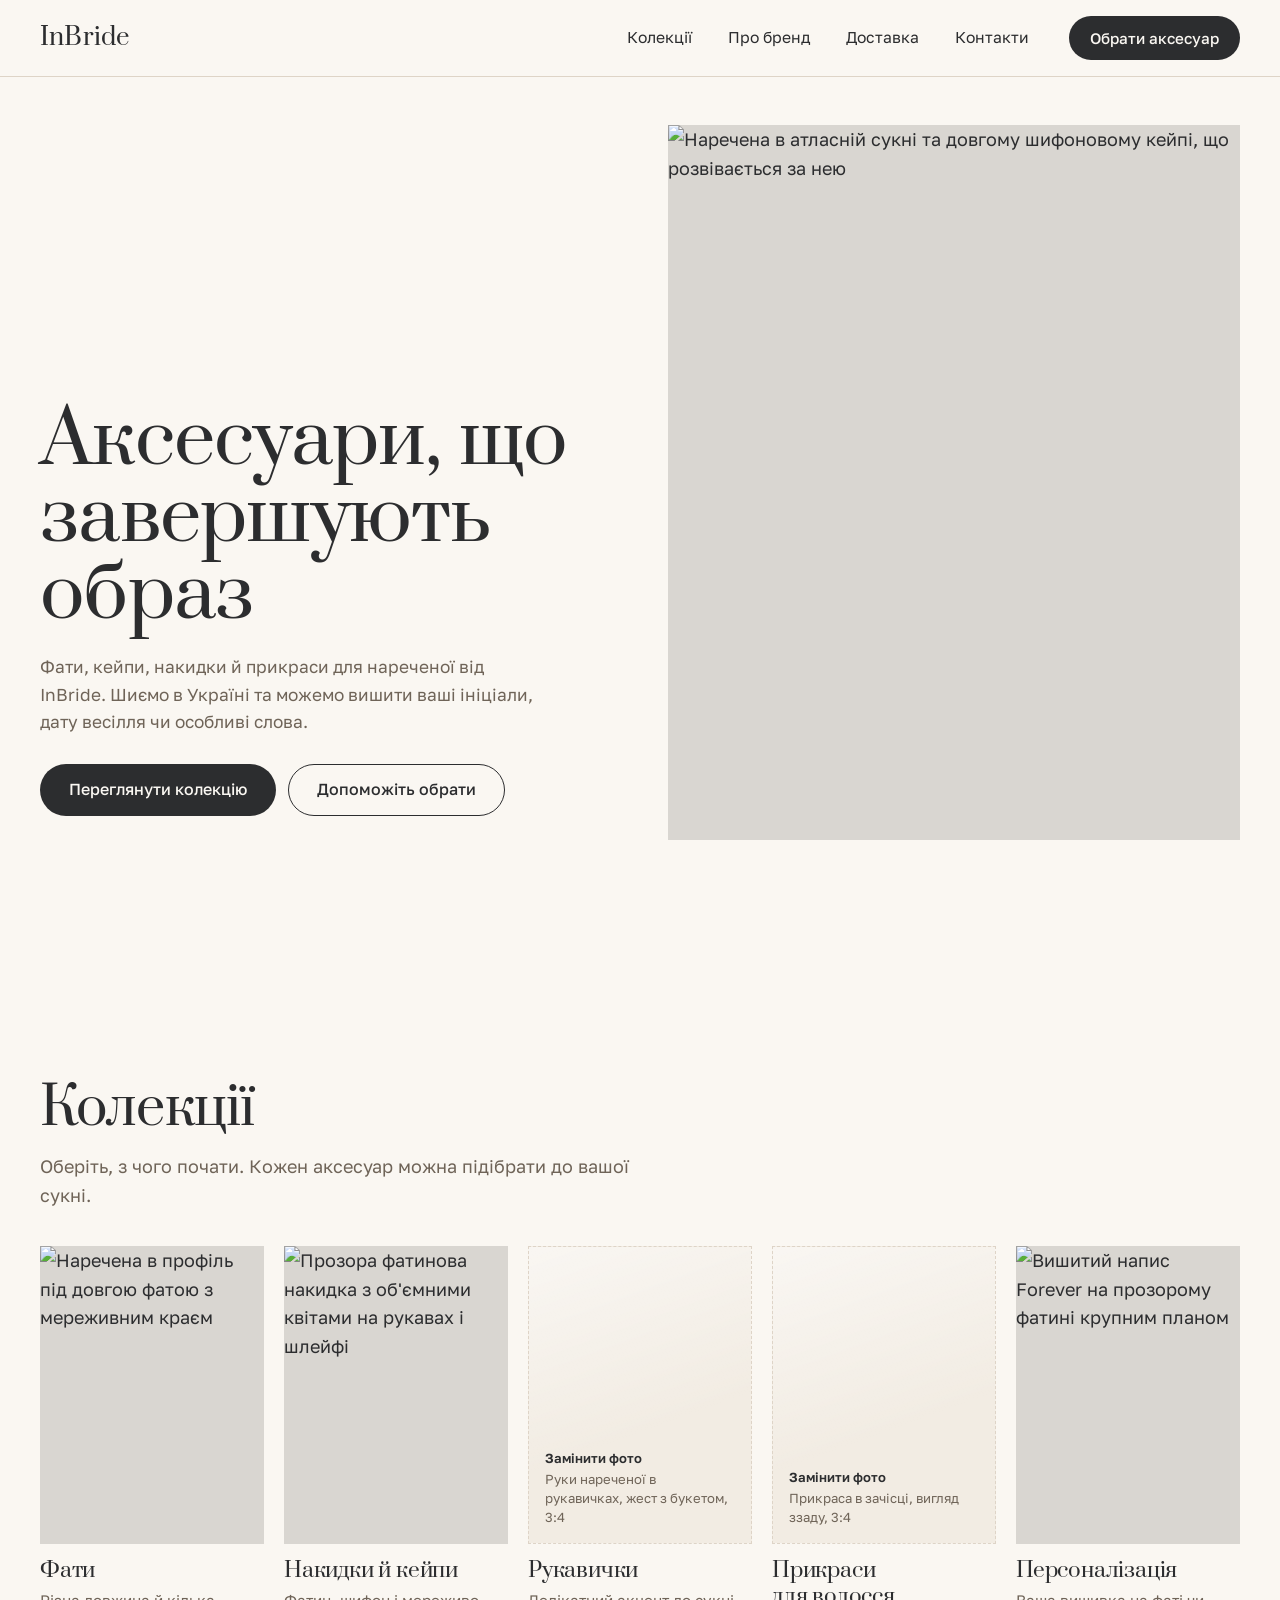
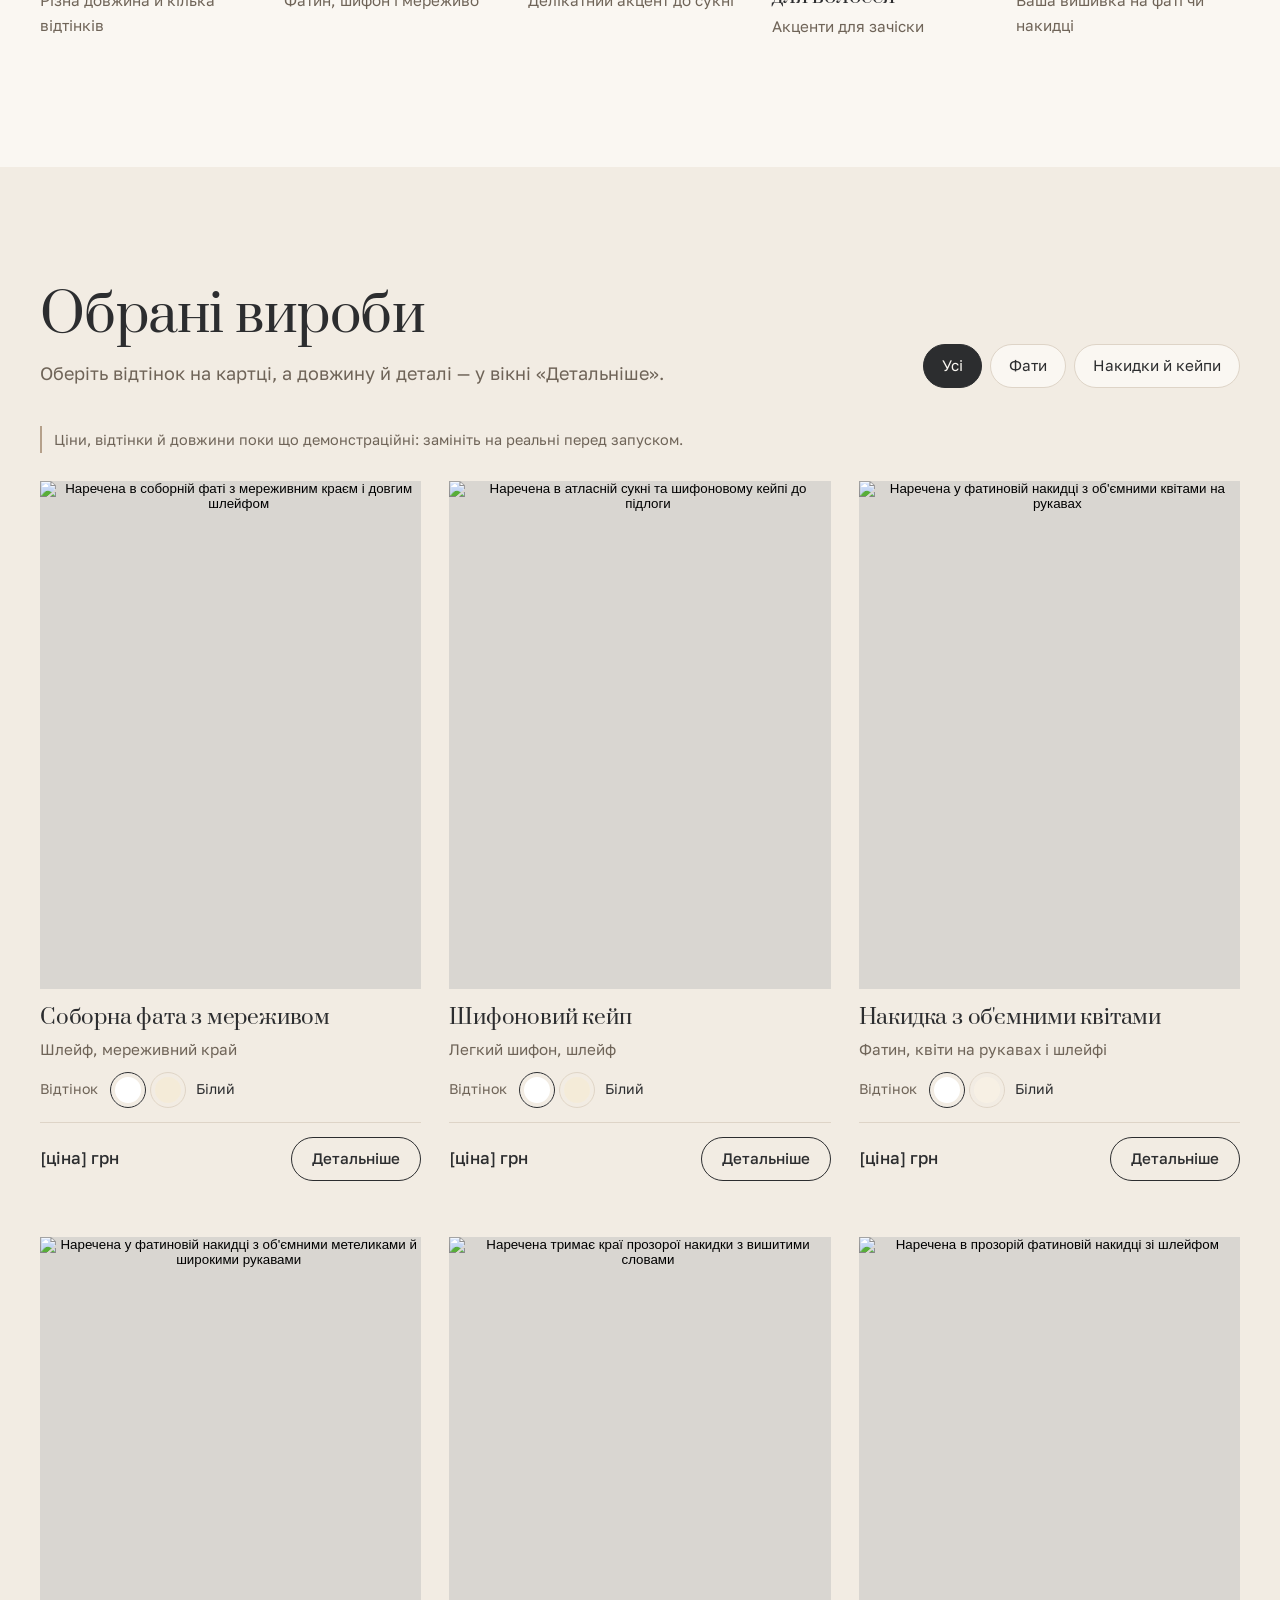
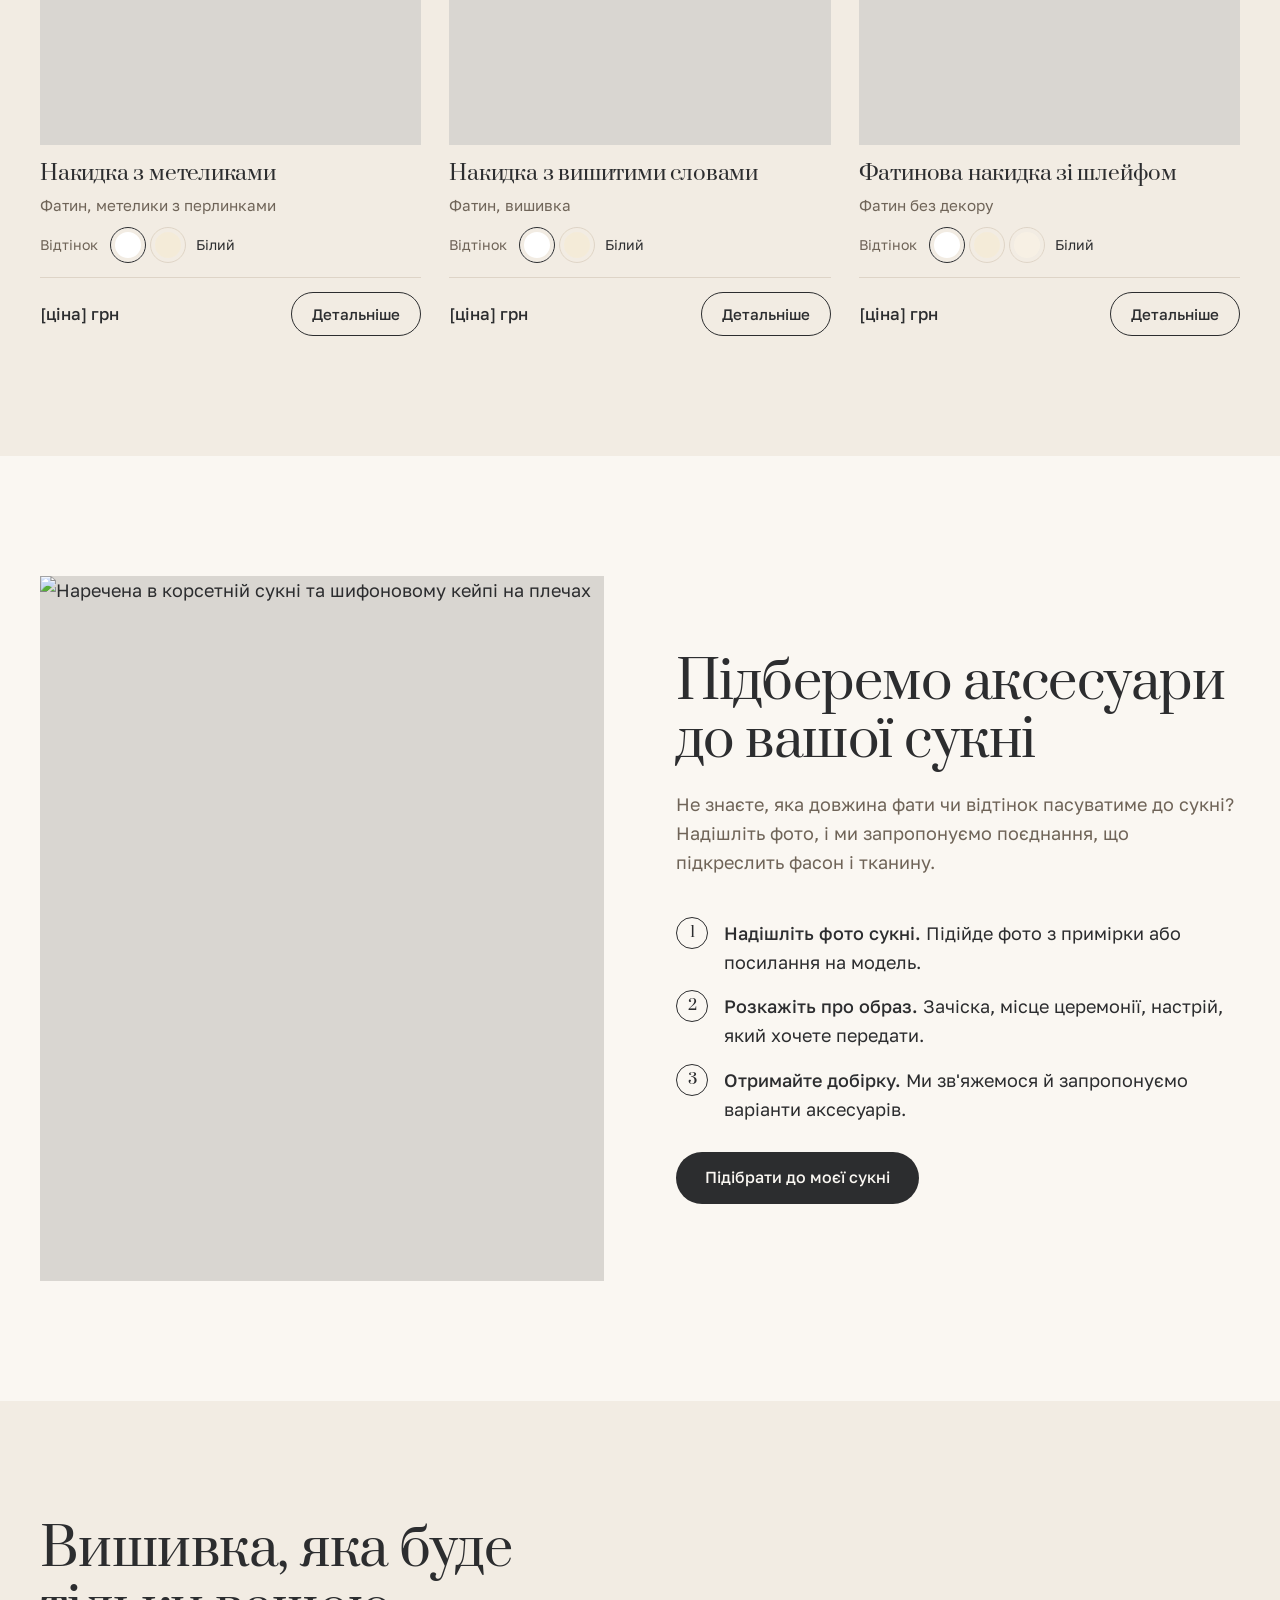
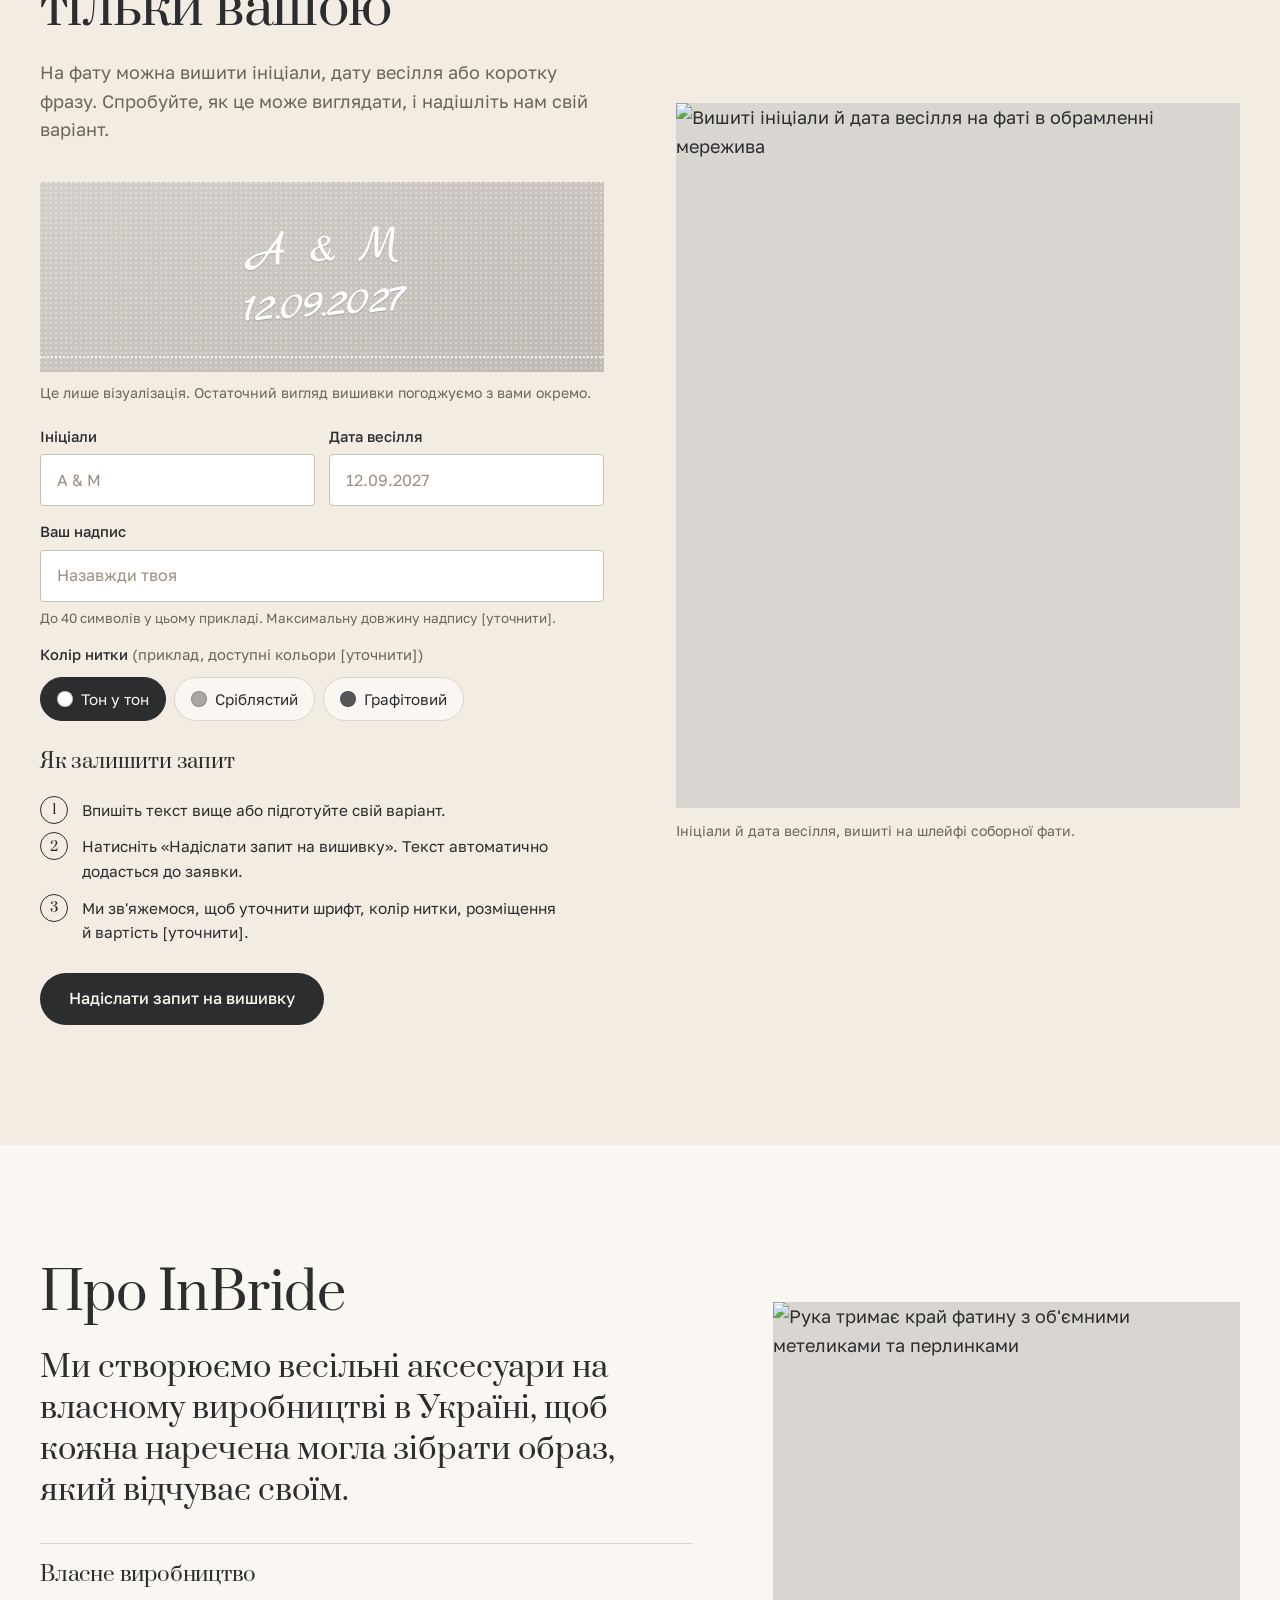
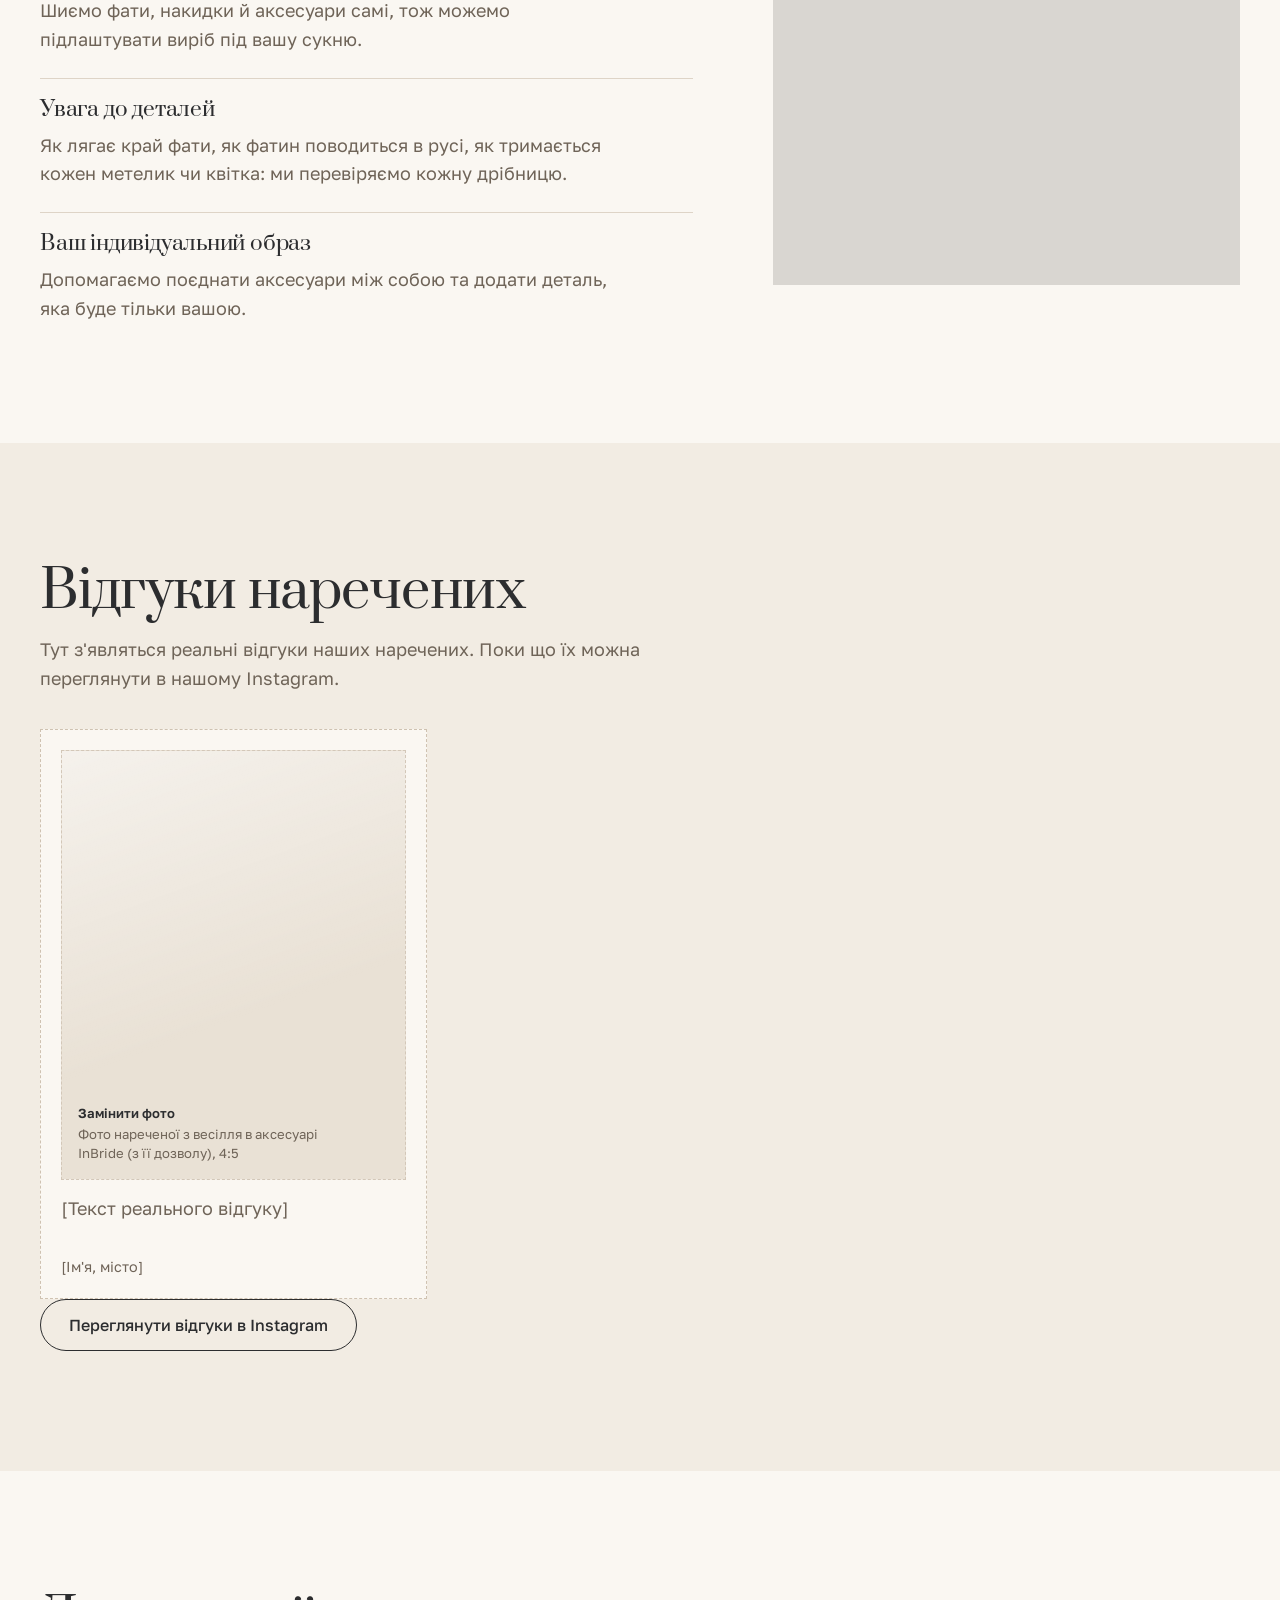
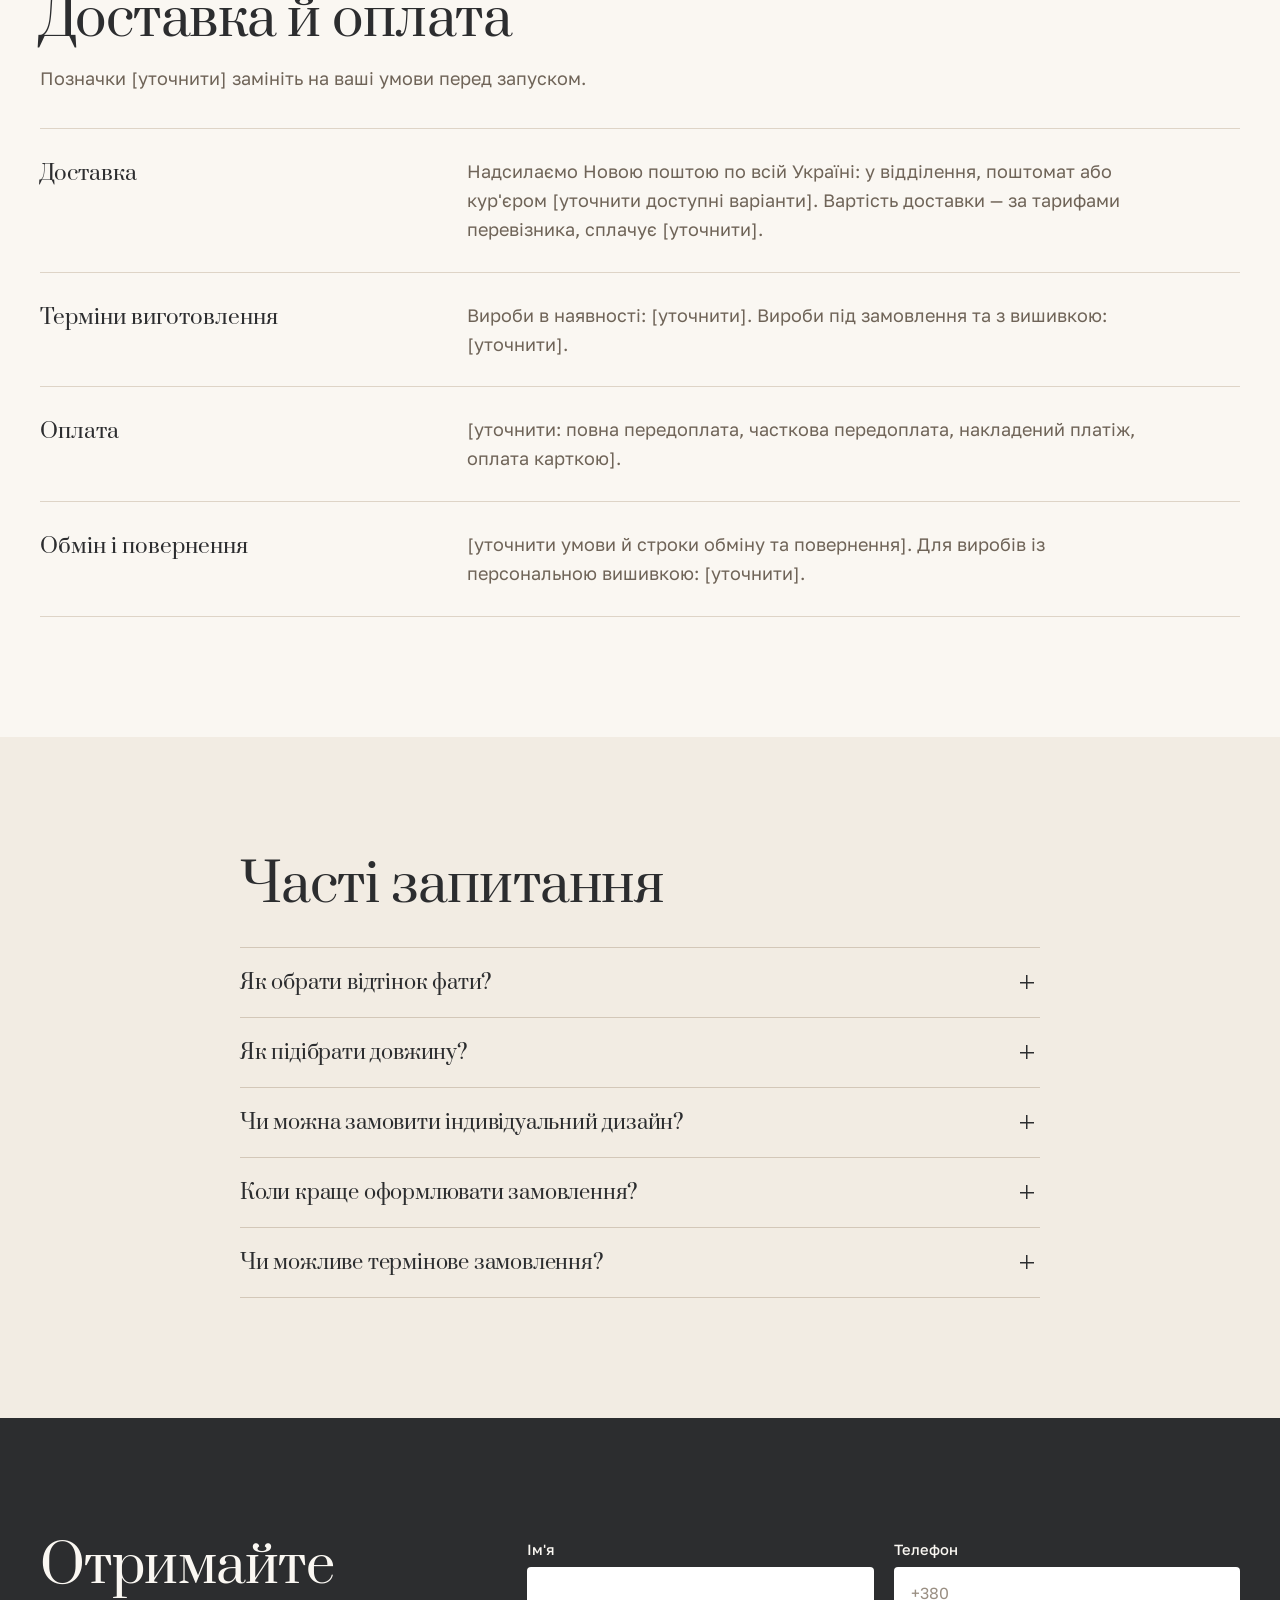
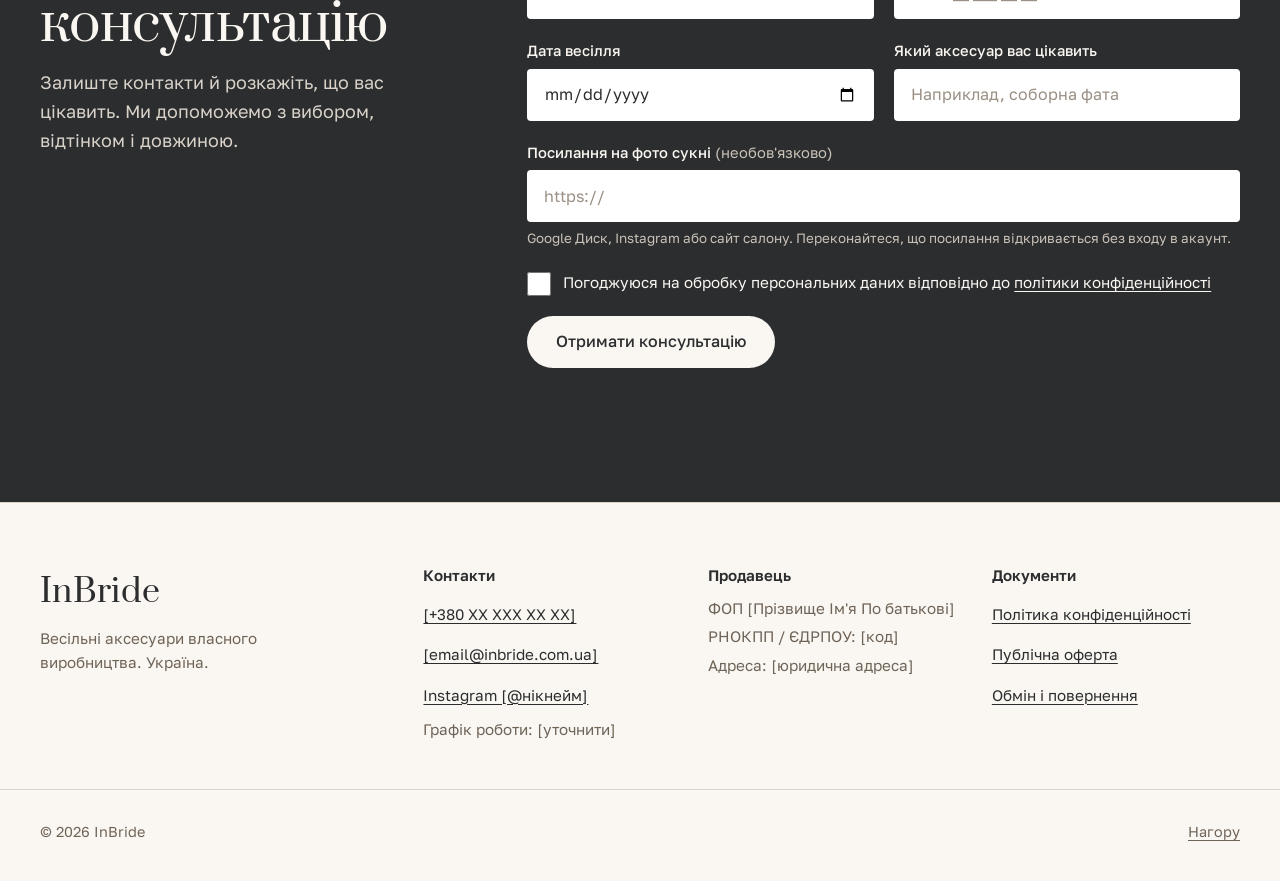
==== index.html @ 030ffafe "Add files via upload" ====
<!doctype html>
<html lang="uk">
<head>
  <meta charset="utf-8">
  <meta name="viewport" content="width=device-width, initial-scale=1, viewport-fit=cover">

  <!-- ===== SEO ===== -->
  <title>InBride — весільні фати, накидки та аксесуари для нареченої в Україні</title>
  <meta name="description" content="Соборні фати з мереживом, шифонові кейпи, фатинові накидки, рукавички й прикраси для волосся. Вишивка ініціалів і дати на замовлення. Власне виробництво в Україні, доставка Новою поштою.">
  <!-- ЗАМІНИТИ: вкажіть свій домен у трьох рядках нижче -->
  <link rel="canonical" href="https://[ваш-домен].com.ua/">
  <meta name="robots" content="index, follow">
  <meta name="theme-color" content="#FAF7F2">

  <meta property="og:type" content="website">
  <meta property="og:locale" content="uk_UA">
  <meta property="og:site_name" content="InBride">
  <meta property="og:title" content="InBride — весільні фати, накидки та аксесуари">
  <meta property="og:description" content="Фати, кейпи, накидки й аксесуари для нареченої. Шиємо в Україні, додаємо вашу вишивку.">
  <meta property="og:url" content="https://[ваш-домен].com.ua/">
  <meta property="og:image" content="https://[ваш-домен].com.ua/og-image.jpg">
  <meta property="og:image:width" content="1200">
  <meta property="og:image:height" content="630">

  <link rel="icon" href="favicon.svg" type="image/svg+xml">

  <link rel="preconnect" href="https://fonts.googleapis.com">
  <link rel="preconnect" href="https://fonts.gstatic.com" crossorigin>
  <link href="https://fonts.googleapis.com/css2?family=Golos+Text:wght@400;500;600&family=Marck+Script&family=Prata&display=swap" rel="stylesheet">
  <link rel="preload" as="image" href="images/cape-chiffon-flight-1200.webp" imagesrcset="images/cape-chiffon-flight-640.webp 640w, images/cape-chiffon-flight-1200.webp 1200w" imagesizes="(min-width: 900px) 55vw, 100vw">
  <link rel="stylesheet" href="styles.css">
</head>
<body>
  <a class="skip-link" href="#main">Перейти до змісту</a>

  <!-- ============ 1. ШАПКА ============ -->
  <header class="site-header" id="top">
    <div class="container header-inner">
      <a class="logo" href="#top" aria-label="InBride — на початок сторінки">InBride</a>

      <nav class="main-nav" id="main-nav" aria-label="Головне меню">
        <ul>
          <li><a href="#collections">Колекції</a></li>
          <li><a href="#about">Про бренд</a></li>
          <li><a href="#delivery">Доставка</a></li>
          <li><a href="#contacts">Контакти</a></li>
        </ul>
        <a class="btn btn-primary nav-cta-mobile" href="#collection">Обрати аксесуар</a>
      </nav>

      <a class="btn btn-primary btn-sm header-cta" href="#collection">Обрати аксесуар</a>

      <button class="burger" type="button" aria-controls="main-nav" aria-expanded="false">
        <span class="burger-lines" aria-hidden="true"></span>
        <span class="visually-hidden">Відкрити меню</span>
      </button>
    </div>
  </header>

  <main id="main">

    <!-- ============ 2. ПЕРШИЙ ЕКРАН ============ -->
    <section class="hero" aria-labelledby="hero-title">
      <div class="container hero-grid">
        <div class="hero-text">
          <h1 id="hero-title">Аксесуари, що завершують образ</h1>
          <p class="hero-lead">Фати, кейпи, накидки й прикраси для нареченої від InBride. Шиємо в Україні та можемо вишити ваші ініціали, дату весілля чи особливі слова.</p>
          <div class="hero-actions">
            <a class="btn btn-primary" href="#collection">Переглянути колекцію</a>
            <a class="btn btn-ghost" href="#help">Допоможіть обрати</a>
          </div>
        </div>

        <div class="media media-hero">
          <img src="images/cape-chiffon-flight-1200.webp"
               srcset="images/cape-chiffon-flight-640.webp 640w, images/cape-chiffon-flight-1200.webp 1200w"
               sizes="(min-width: 900px) 55vw, 100vw"
               width="1200" height="1799"
               alt="Наречена в атласній сукні та довгому шифоновому кейпі, що розвівається за нею"
               fetchpriority="high" decoding="async">
        </div>
      </div>
    </section>

    <!-- ============ 3. КАТЕГОРІЇ ============ -->
    <section class="section" id="collections" aria-labelledby="collections-title">
      <div class="container">
        <div class="section-head">
          <h2 id="collections-title">Колекції</h2>
          <p>Оберіть, з чого почати. Кожен аксесуар можна підібрати до вашої сукні.</p>
        </div>
      </div>

      <ul class="categories" role="list">
        <li>
          <a class="category" href="#collection" data-filter="veil">
            <div class="media media-cat">
              <img src="images/veil-lace-profile-640.webp" width="640" height="960" loading="lazy" decoding="async"
                   alt="Наречена в профіль під довгою фатою з мереживним краєм">
            </div>
            <h3>Фати</h3>
            <p>Різна довжина й кілька відтінків</p>
          </a>
        </li>
        <li>
          <a class="category" href="#collection" data-filter="cape">
            <div class="media media-cat">
              <img src="images/robe-flowers-full-640.webp" width="640" height="960" loading="lazy" decoding="async"
                   alt="Прозора фатинова накидка з об'ємними квітами на рукавах і шлейфі">
            </div>
            <h3>Накидки й кейпи</h3>
            <p>Фатин, шифон і мереживо</p>
          </a>
        </li>
        <li>
          <a class="category" href="#collection" data-filter="gloves">
            <!-- ЗАМІНИТИ: фото рукавичок -->
            <div class="ph ph-cat" role="img" aria-label="Місце для фото категорії «Рукавички»"><span class="ph-note">Руки нареченої в рукавичках, жест з букетом, 3:4</span></div>
            <h3>Рукавички</h3>
            <p>Делікатний акцент до сукні</p>
          </a>
        </li>
        <li>
          <a class="category" href="#collection" data-filter="hair">
            <!-- ЗАМІНИТИ: фото прикрас для волосся -->
            <div class="ph ph-cat" role="img" aria-label="Місце для фото категорії «Прикраси для волосся»"><span class="ph-note">Прикраса в зачісці, вигляд ззаду, 3:4</span></div>
            <h3>Прикраси для волосся</h3>
            <p>Акценти для зачіски</p>
          </a>
        </li>
        <li>
          <a class="category" href="#personal">
            <div class="media media-cat">
              <img src="images/robe-words-detail-640.webp" width="640" height="960" loading="lazy" decoding="async"
                   alt="Вишитий напис Forever на прозорому фатині крупним планом">
            </div>
            <h3>Персоналізація</h3>
            <p>Ваша вишивка на фаті чи накидці</p>
          </a>
        </li>
      </ul>
    </section>

    <!-- ============ 4. ОБРАНІ ВИРОБИ ============ -->
    <!--
      Фото — реальні. Назви описові, ціни позначені [ціна] — впишіть свої.
      ДЕМО: відтінки (data-shades) і довжини/розміри (data-lengths) — приклад, замініть на реальні.
      Атрибути для вікна «Детальніше»:
        data-name, data-price, data-desc, data-shades (через |), data-lengths (через |), data-length-label,
        data-images (імена файлів у папці images без -640/-1200.webp, через |), data-alts (підписи до фото, через |)
    -->
    <section class="section section-tint" id="collection" aria-labelledby="collection-title">
      <div class="container">
        <div class="section-head section-head-row">
          <div>
            <h2 id="collection-title">Обрані вироби</h2>
            <p>Оберіть відтінок на картці, а довжину й деталі — у вікні «Детальніше».</p>
          </div>
          <div class="filters" role="group" aria-label="Фільтр за категорією">
            <button type="button" class="chip" data-filter="all" aria-pressed="true">Усі</button>
            <button type="button" class="chip" data-filter="veil" aria-pressed="false">Фати</button>
            <button type="button" class="chip" data-filter="cape" aria-pressed="false">Накидки й кейпи</button>
            <button type="button" class="chip" data-filter="gloves" aria-pressed="false">Рукавички</button>
            <button type="button" class="chip" data-filter="hair" aria-pressed="false">Для волосся</button>
          </div>
        </div>

        <p class="demo-banner" role="note">Ціни, відтінки й довжини поки що демонстраційні: замініть на реальні перед запуском.</p>

        <ul class="products" role="list">
          <li class="product" data-category="veil"
              data-name="Соборна фата з мереживом"
              data-price="[ціна] грн"
              data-desc="Довга фата зі шлейфом і мереживним краєм. На фото — з вишитими ініціалами та датою весілля на шлейфі."
              data-shades="Білий|Айворі"
              data-lengths="250 см|300 см|350 см"
              data-length-label="Довжина"
              data-images="veil-lace-front|veil-lace-profile|veil-embroidery-detail"
              data-alts="Наречена в соборній фаті з мереживом, шлейф лежить колом|Фата в профіль, наречена тримає край над обличчям|Вишиті ініціали й дата весілля на фаті, оточені мереживом">
            <button type="button" class="product-media js-details" aria-label="Детальніше: Соборна фата з мереживом">
              <img src="images/veil-lace-front-640.webp" width="640" height="960" loading="lazy" decoding="async"
                   alt="Наречена в соборній фаті з мереживним краєм і довгим шлейфом">
            </button>
            <div class="product-body">
              <h3>Соборна фата з мереживом</h3>
              <p class="product-sub">Шлейф, мереживний край</p>
              <fieldset class="swatches"><legend>Відтінок</legend></fieldset>
              <div class="product-foot">
                <p class="price">[ціна] грн</p>
                <button type="button" class="btn btn-outline btn-sm js-details">Детальніше</button>
              </div>
            </div>
          </li>

          <li class="product" data-category="cape"
              data-name="Шифоновий кейп"
              data-price="[ціна] грн"
              data-desc="Легкий кейп із шифону, що спадає від плечей довгим шлейфом і красиво рухається. Пасує до суконь без рукавів і з корсетом."
              data-shades="Білий|Айворі"
              data-lengths="До підлоги|Зі шлейфом"
              data-length-label="Довжина"
              data-images="cape-chiffon-front|cape-chiffon-portrait|cape-chiffon-flight"
              data-alts="Наречена в атласній сукні й шифоновому кейпі, тримає краї кейпа|Шифоновий кейп на плечах поверх корсетної сукні|Шифоновий кейп розвівається за нареченою">
            <button type="button" class="product-media js-details" aria-label="Детальніше: Шифоновий кейп">
              <img src="images/cape-chiffon-front-640.webp" width="640" height="960" loading="lazy" decoding="async"
                   alt="Наречена в атласній сукні та шифоновому кейпі до підлоги">
            </button>
            <div class="product-body">
              <h3>Шифоновий кейп</h3>
              <p class="product-sub">Легкий шифон, шлейф</p>
              <fieldset class="swatches"><legend>Відтінок</legend></fieldset>
              <div class="product-foot">
                <p class="price">[ціна] грн</p>
                <button type="button" class="btn btn-outline btn-sm js-details">Детальніше</button>
              </div>
            </div>
          </li>

          <li class="product" data-category="cape"
              data-name="Накидка з об'ємними квітами"
              data-price="[ціна] грн"
              data-desc="Прозора фатинова накидка з поясом. Широкі рукави й шлейф оздоблені об'ємними квітами."
              data-shades="Білий|Молочний"
              data-lengths=""
              data-length-label=""
              data-images="robe-flowers-full|robe-flowers-portrait"
              data-alts="Фатинова накидка з об'ємними квітами на рукавах і шлейфі, повний зріст|Накидка з квітами крупним планом, наречена тримає руки на поясі">
            <button type="button" class="product-media js-details" aria-label="Детальніше: Накидка з об'ємними квітами">
              <img src="images/robe-flowers-portrait-640.webp" width="640" height="960" loading="lazy" decoding="async"
                   alt="Наречена у фатиновій накидці з об'ємними квітами на рукавах">
            </button>
            <div class="product-body">
              <h3>Накидка з об'ємними квітами</h3>
              <p class="product-sub">Фатин, квіти на рукавах і шлейфі</p>
              <fieldset class="swatches"><legend>Відтінок</legend></fieldset>
              <div class="product-foot">
                <p class="price">[ціна] грн</p>
                <button type="button" class="btn btn-outline btn-sm js-details">Детальніше</button>
              </div>
            </div>
          </li>

          <li class="product" data-category="cape"
              data-name="Накидка з метеликами"
              data-price="[ціна] грн"
              data-desc="Фатинова накидка з широкими рукавами, поясом і шлейфом, прикрашена об'ємними метеликами з перлинками."
              data-shades="Білий|Айворі"
              data-lengths=""
              data-length-label=""
              data-images="robe-butterflies-full|robe-butterflies-side|robe-butterflies-detail"
              data-alts="Фатинова накидка з метеликами, наречена розвела руки|Накидка з метеликами збоку, видно шлейф|Об'ємні метелики з перлинками на фатині крупним планом">
            <button type="button" class="product-media js-details" aria-label="Детальніше: Накидка з метеликами">
              <img src="images/robe-butterflies-full-640.webp" width="640" height="960" loading="lazy" decoding="async"
                   alt="Наречена у фатиновій накидці з об'ємними метеликами й широкими рукавами">
            </button>
            <div class="product-body">
              <h3>Накидка з метеликами</h3>
              <p class="product-sub">Фатин, метелики з перлинками</p>
              <fieldset class="swatches"><legend>Відтінок</legend></fieldset>
              <div class="product-foot">
                <p class="price">[ціна] грн</p>
                <button type="button" class="btn btn-outline btn-sm js-details">Детальніше</button>
              </div>
            </div>
          </li>

          <li class="product" data-category="cape"
              data-name="Накидка з вишитими словами"
              data-price="[ціна] грн"
              data-desc="Прозора фатинова накидка з поясом і вишитими написами Forever, Dream, Destiny. Чи можна замінити слова на свої: [уточнити]."
              data-shades="Білий|Айворі"
              data-lengths=""
              data-length-label=""
              data-images="robe-words-full|robe-words-detail"
              data-alts="Фатинова накидка з вишитими словами, наречена тримає краї|Вишите слово Forever на фатині крупним планом">
            <button type="button" class="product-media js-details" aria-label="Детальніше: Накидка з вишитими словами">
              <img src="images/robe-words-full-640.webp" width="640" height="960" loading="lazy" decoding="async"
                   alt="Наречена тримає краї прозорої накидки з вишитими словами">
            </button>
            <div class="product-body">
              <h3>Накидка з вишитими словами</h3>
              <p class="product-sub">Фатин, вишивка</p>
              <fieldset class="swatches"><legend>Відтінок</legend></fieldset>
              <div class="product-foot">
                <p class="price">[ціна] грн</p>
                <button type="button" class="btn btn-outline btn-sm js-details">Детальніше</button>
              </div>
            </div>
          </li>

          <li class="product" data-category="cape"
              data-name="Фатинова накидка зі шлейфом"
              data-price="[ціна] грн"
              data-desc="Мінімалістична накидка з м'якого фатину: широкі рукави, пояс і шлейф без декору."
              data-shades="Білий|Айворі|Молочний"
              data-lengths=""
              data-length-label=""
              data-images="robe-tulle-full|robe-tulle-motion|robe-tulle-portrait"
              data-alts="Фатинова накидка зі шлейфом, наречена розвела руки|Накидка в русі, фатин розлітається|Накидка крупним планом, наречена тримає пояс">
            <button type="button" class="product-media js-details" aria-label="Детальніше: Фатинова накидка зі шлейфом">
              <img src="images/robe-tulle-full-640.webp" width="640" height="960" loading="lazy" decoding="async"
                   alt="Наречена в прозорій фатиновій накидці зі шлейфом">
            </button>
            <div class="product-body">
              <h3>Фатинова накидка зі шлейфом</h3>
              <p class="product-sub">Фатин без декору</p>
              <fieldset class="swatches"><legend>Відтінок</legend></fieldset>
              <div class="product-foot">
                <p class="price">[ціна] грн</p>
                <button type="button" class="btn btn-outline btn-sm js-details">Детальніше</button>
              </div>
            </div>
          </li>
        </ul>

        <!-- Показується, коли в обраній категорії ще немає виробів -->
        <div class="empty-state" id="empty-state" hidden>
          <p id="empty-text">Вироби цієї категорії ще не додані на сайт. Залиште заявку, і ми розповімо про доступні моделі.</p>
          <a class="btn btn-primary" href="#order" id="empty-cta" data-prefill="">Запитати про наявні моделі</a>
        </div>
      </div>
    </section>

    <!-- ============ 5. ДОПОМОГА В ПІДБОРІ ============ -->
    <section class="section" id="help" aria-labelledby="help-title">
      <div class="container split">
        <div class="media media-split">
          <img src="images/cape-chiffon-portrait-640.webp"
               srcset="images/cape-chiffon-portrait-640.webp 640w, images/cape-chiffon-portrait-1200.webp 1200w"
               sizes="(min-width: 900px) 45vw, 100vw"
               width="640" height="960" loading="lazy" decoding="async"
               alt="Наречена в корсетній сукні та шифоновому кейпі на плечах">
        </div>
        <div class="split-text">
          <h2 id="help-title">Підберемо аксесуари до вашої сукні</h2>
          <p>Не знаєте, яка довжина фати чи відтінок пасуватиме до сукні? Надішліть фото, і ми запропонуємо поєднання, що підкреслить фасон і тканину.</p>
          <ol class="steps">
            <li><strong>Надішліть фото сукні.</strong> Підійде фото з примірки або посилання на модель.</li>
            <li><strong>Розкажіть про образ.</strong> Зачіска, місце церемонії, настрій, який хочете передати.</li>
            <li><strong>Отримайте добірку.</strong> Ми зв'яжемося й запропонуємо варіанти аксесуарів.</li>
          </ol>
          <a class="btn btn-primary" href="#order" data-prefill="Підбір аксесуарів до сукні" data-focus="f-photo">Підібрати до моєї сукні</a>
        </div>
      </div>
    </section>

    <!-- ============ 6. ПЕРСОНАЛІЗАЦІЯ ============ -->
    <section class="section section-tint" id="personal" aria-labelledby="personal-title">
      <div class="container split split-reverse">
        <div class="split-text">
          <h2 id="personal-title">Вишивка, яка буде тільки вашою</h2>
          <p>На фату можна вишити ініціали, дату весілля або коротку фразу. Спробуйте, як це може виглядати, і надішліть нам свій варіант.</p>

          <figure class="tulle" aria-label="Попередній перегляд вишивки">
            <div class="tulle-band">
              <p class="tulle-text" id="emb-preview" aria-live="polite">А &amp; М<br>12.09.2027</p>
            </div>
            <figcaption>Це лише візуалізація. Остаточний вигляд вишивки погоджуємо з вами окремо.</figcaption>
          </figure>

          <div class="embroidery-form">
            <div class="field">
              <label for="emb-initials">Ініціали</label>
              <input id="emb-initials" type="text" maxlength="7" placeholder="А &amp; М" autocomplete="off">
            </div>
            <div class="field">
              <label for="emb-date">Дата весілля</label>
              <input id="emb-date" type="text" maxlength="10" placeholder="12.09.2027" inputmode="numeric" autocomplete="off">
            </div>
            <div class="field field-full">
              <label for="emb-text">Ваш надпис</label>
              <input id="emb-text" type="text" maxlength="40" placeholder="Назавжди твоя" autocomplete="off">
              <p class="hint">До 40 символів у цьому прикладі. Максимальну довжину надпису [уточнити].</p>
            </div>
            <fieldset class="option-group field-full">
              <legend>Колір нитки <span class="optional">(приклад, доступні кольори [уточнити])</span></legend>
              <div class="options" id="thread-options">
                <label class="option"><input type="radio" name="thread" value="тон у тон" data-color="#FFFFFF" checked><span><i style="--sw:#FFFFFF"></i>Тон у тон</span></label>
                <label class="option"><input type="radio" name="thread" value="сріблястий" data-color="#A9A7A2"><span><i style="--sw:#A9A7A2"></i>Сріблястий</span></label>
                <label class="option"><input type="radio" name="thread" value="графітовий" data-color="#55565A"><span><i style="--sw:#55565A"></i>Графітовий</span></label>
              </div>
            </fieldset>
          </div>

          <h3 class="small-title">Як залишити запит</h3>
          <ol class="steps steps-compact">
            <li>Впишіть текст вище або підготуйте свій варіант.</li>
            <li>Натисніть «Надіслати запит на вишивку». Текст автоматично додасться до заявки.</li>
            <li>Ми зв'яжемося, щоб уточнити шрифт, колір нитки, розміщення й вартість [уточнити].</li>
          </ol>

          <button type="button" class="btn btn-primary" id="emb-send">Надіслати запит на вишивку</button>
        </div>

        <figure class="media-figure">
          <div class="media media-split">
            <img src="images/veil-embroidery-detail-640.webp"
                 srcset="images/veil-embroidery-detail-640.webp 640w, images/veil-embroidery-detail-1200.webp 1200w"
                 sizes="(min-width: 900px) 45vw, 100vw"
                 width="640" height="960" loading="lazy" decoding="async"
                 alt="Вишиті ініціали й дата весілля на фаті в обрамленні мережива">
          </div>
          <figcaption>Ініціали й дата весілля, вишиті на шлейфі соборної фати.</figcaption>
        </figure>
      </div>
    </section>

    <!-- ============ 7. ПРО БРЕНД ============ -->
    <section class="section" id="about" aria-labelledby="about-title">
      <div class="container about">
        <div class="about-text">
          <h2 id="about-title">Про InBride</h2>
          <p class="about-lead">Ми створюємо весільні аксесуари на власному виробництві в Україні, щоб кожна наречена могла зібрати образ, який відчуває своїм.</p>
          <ul class="about-points" role="list">
            <li>
              <h3>Власне виробництво</h3>
              <p>Шиємо фати, накидки й аксесуари самі, тож можемо підлаштувати виріб під вашу сукню.</p>
            </li>
            <li>
              <h3>Увага до деталей</h3>
              <p>Як лягає край фати, як фатин поводиться в русі, як тримається кожен метелик чи квітка: ми перевіряємо кожну дрібницю.</p>
            </li>
            <li>
              <h3>Ваш індивідуальний образ</h3>
              <p>Допомагаємо поєднати аксесуари між собою та додати деталь, яка буде тільки вашою.</p>
            </li>
          </ul>
        </div>
        <div class="media media-about">
          <img src="images/robe-butterflies-detail-640.webp"
               srcset="images/robe-butterflies-detail-640.webp 640w, images/robe-butterflies-detail-1200.webp 1200w"
               sizes="(min-width: 900px) 40vw, 100vw"
               width="640" height="960" loading="lazy" decoding="async"
               alt="Рука тримає край фатину з об'ємними метеликами та перлинками">
        </div>
      </div>
    </section>

    <!-- ============ 8. ВІДГУКИ ============ -->
    <!--
      Блок для РЕАЛЬНИХ відгуків. Щоб додати відгук, скопіюйте шаблон усередину <ul class="reviews">
      і видаліть картку-заповнювач (.review-placeholder).

      <li class="review">
        <img class="review-photo" src="images/review-1.webp" alt="Наречена [ім'я] в аксесуарі InBride" width="600" height="750" loading="lazy">
        <blockquote>
          <p>Текст відгуку дослівно, як його написала наречена.</p>
        </blockquote>
        <p class="review-author">Ім'я, місто, <a href="[посилання на оригінал відгуку]">джерело</a></p>
      </li>
    -->
    <section class="section section-tint" id="reviews" aria-labelledby="reviews-title">
      <div class="container">
        <div class="section-head">
          <h2 id="reviews-title">Відгуки наречених</h2>
          <p>Тут з'являться реальні відгуки наших наречених. Поки що їх можна переглянути в нашому Instagram.</p>
        </div>
        <ul class="reviews" role="list">
          <li class="review review-placeholder">
            <div class="ph ph-review" role="img" aria-label="Місце для фото з весілля"><span class="ph-note">Фото нареченої з весілля в аксесуарі InBride (з її дозволу), 4:5</span></div>
            <p>[Текст реального відгуку]</p>
            <p class="review-author">[Ім'я, місто]</p>
          </li>
        </ul>
        <!-- ЗАМІНИТИ: посилання на ваш Instagram -->
        <a class="btn btn-outline" href="https://www.instagram.com/" target="_blank" rel="noopener">Переглянути відгуки в Instagram</a>
      </div>
    </section>

    <!-- ============ 9. ДОСТАВКА Й ОПЛАТА ============ -->
    <section class="section" id="delivery" aria-labelledby="delivery-title">
      <div class="container">
        <div class="section-head">
          <h2 id="delivery-title">Доставка й оплата</h2>
          <p>Позначки [уточнити] замініть на ваші умови перед запуском.</p>
        </div>
        <dl class="info-list">
          <div>
            <dt>Доставка</dt>
            <dd>Надсилаємо Новою поштою по всій Україні: у відділення, поштомат або кур'єром [уточнити доступні варіанти]. Вартість доставки — за тарифами перевізника, сплачує [уточнити].</dd>
          </div>
          <div>
            <dt>Терміни виготовлення</dt>
            <dd>Вироби в наявності: [уточнити]. Вироби під замовлення та з вишивкою: [уточнити].</dd>
          </div>
          <div>
            <dt>Оплата</dt>
            <dd>[уточнити: повна передоплата, часткова передоплата, накладений платіж, оплата карткою].</dd>
          </div>
          <div>
            <dt>Обмін і повернення</dt>
            <dd>[уточнити умови й строки обміну та повернення]. Для виробів із персональною вишивкою: [уточнити].</dd>
          </div>
        </dl>
      </div>
    </section>

    <!-- ============ 10. ЧАСТІ ЗАПИТАННЯ ============ -->
    <section class="section section-tint" id="faq" aria-labelledby="faq-title">
      <div class="container faq">
        <h2 id="faq-title">Часті запитання</h2>
        <div class="faq-list">
          <details>
            <summary><h3>Як обрати відтінок фати?</h3></summary>
            <div class="faq-answer">
              <p>Орієнтуйтеся на колір тканини сукні, а не на назву відтінку: «айворі» у різних виробників може виглядати по-різному. Порівнюйте при денному світлі. Якщо сумніваєтеся, надішліть нам фото сукні, і ми допоможемо з вибором.</p>
              <p>Чи надсилаємо зразки тканини: [уточнити].</p>
            </div>
          </details>
          <details>
            <summary><h3>Як підібрати довжину?</h3></summary>
            <div class="faq-answer">
              <p>Довжина залежить від силуету сукні й того, наскільки урочистим ви бачите образ. Коротка фата до плечей чи ліктя не заважає рухатися й танцювати. Фата до кінчиків пальців пасує більшості фасонів. Фата до підлоги чи зі шлейфом робить образ святковішим і добре виглядає з довгою сукнею.</p>
              <p>Урахуйте також зріст і висоту зачіски: від неї залежить, де кріпитиметься гребінь. Доступні довжини: [уточнити].</p>
            </div>
          </details>
          <details>
            <summary><h3>Чи можна замовити індивідуальний дизайн?</h3></summary>
            <div class="faq-answer">
              <p>Так, на фату можна вишити ініціали, дату весілля або власний надпис. Які ще зміни можливі (довжина, мереживо, декор, форма): [уточнити]. Опишіть свою ідею в заявці, і ми зв'яжемося з вами.</p>
            </div>
          </details>
          <details>
            <summary><h3>Коли краще оформлювати замовлення?</h3></summary>
            <div class="faq-answer">
              <p>Залежить від терміну виготовлення: [уточнити]. Закладіть також час на примірку аксесуара разом із сукнею та зачіскою.</p>
            </div>
          </details>
          <details>
            <summary><h3>Чи можливе термінове замовлення?</h3></summary>
            <div class="faq-answer">
              <p>[уточнити: чи можливо й на яких умовах]. Напишіть дату весілля в заявці, і ми скажемо, що встигнемо виготовити.</p>
            </div>
          </details>
        </div>
      </div>
    </section>

    <!-- ============ 11. ФОРМА ЗАЯВКИ ============ -->
    <!-- Форма надсилає дані на /api/lead (функція Vercel → Telegram). Як підключити — див. README.md -->
    <section class="section section-dark" id="order" aria-labelledby="order-title">
      <div class="container order">
        <div class="order-intro">
          <h2 id="order-title">Отримайте консультацію</h2>
          <p>Залиште контакти й розкажіть, що вас цікавить. Ми допоможемо з вибором, відтінком і довжиною.</p>
        </div>

        <form class="lead-form" id="lead-form" action="/api/lead" method="post" novalidate>
          <div class="field">
            <label for="f-name">Ім'я</label>
            <input id="f-name" name="name" type="text" autocomplete="given-name" required maxlength="60">
            <p class="error" id="f-name-err" hidden></p>
          </div>
          <div class="field">
            <label for="f-phone">Телефон</label>
            <input id="f-phone" name="phone" type="tel" autocomplete="tel" inputmode="tel" placeholder="+380 __ ___ __ __" required maxlength="20">
            <p class="error" id="f-phone-err" hidden></p>
          </div>
          <div class="field">
            <label for="f-date">Дата весілля</label>
            <input id="f-date" name="weddingDate" type="date" required>
            <p class="error" id="f-date-err" hidden></p>
          </div>
          <div class="field">
            <label for="f-item">Який аксесуар вас цікавить</label>
            <input id="f-item" name="accessory" type="text" list="items-list" required maxlength="200" placeholder="Наприклад, соборна фата">
            <datalist id="items-list">
              <option value="Фата">
              <option value="Накидка або кейп">
              <option value="Рукавички">
              <option value="Прикраса для волосся">
              <option value="Вишивка на фаті">
              <option value="Підбір аксесуарів до сукні">
              <option value="Ще не визначилася">
            </datalist>
            <p class="error" id="f-item-err" hidden></p>
          </div>
          <div class="field field-full">
            <label for="f-photo">Посилання на фото сукні <span class="optional">(необов'язково)</span></label>
            <input id="f-photo" name="dressPhoto" type="url" inputmode="url" placeholder="https://" maxlength="500">
            <p class="hint">Google Диск, Instagram або сайт салону. Переконайтеся, що посилання відкривається без входу в акаунт.</p>
            <p class="error" id="f-photo-err" hidden></p>
          </div>

          <!-- Пастка для спам-ботів: людина це поле не бачить -->
          <div class="hp" aria-hidden="true">
            <label for="f-company">Компанія</label>
            <input id="f-company" name="company" type="text" tabindex="-1" autocomplete="off">
          </div>

          <div class="field field-full consent">
            <input id="f-consent" name="consent" type="checkbox" required>
            <label for="f-consent">Погоджуюся на обробку персональних даних відповідно до <a href="privacy.html" target="_blank">політики конфіденційності</a></label>
            <p class="error" id="f-consent-err" hidden></p>
          </div>

          <div class="field-full form-submit">
            <button type="submit" class="btn btn-light">Отримати консультацію</button>
            <p class="form-status" id="form-status" role="status" aria-live="polite"></p>
          </div>
        </form>
      </div>
    </section>
  </main>

  <!-- ============ 12. ПІДВАЛ ============ -->
  <footer class="site-footer" id="contacts">
    <div class="container footer-grid">
      <div>
        <p class="logo logo-footer">InBride</p>
        <p class="footer-note">Весільні аксесуари власного виробництва. Україна.</p>
      </div>

      <div>
        <h2 class="footer-title">Контакти</h2>
        <ul class="footer-list" role="list">
          <!-- ЗАМІНИТИ: номер у href і в тексті, email, Instagram -->
          <li><a href="tel:+380000000000">[+380 XX XXX XX XX]</a></li>
          <li><a href="mailto:hello@example.com">[email@inbride.com.ua]</a></li>
          <li><a href="https://www.instagram.com/" target="_blank" rel="noopener">Instagram [@нікнейм]</a></li>
          <li>Графік роботи: [уточнити]</li>
        </ul>
      </div>

      <div>
        <h2 class="footer-title">Продавець</h2>
        <ul class="footer-list" role="list">
          <li>ФОП [Прізвище Ім'я По батькові]</li>
          <li>РНОКПП / ЄДРПОУ: [код]</li>
          <li>Адреса: [юридична адреса]</li>
        </ul>
      </div>

      <div>
        <h2 class="footer-title">Документи</h2>
        <ul class="footer-list" role="list">
          <li><a href="privacy.html">Політика конфіденційності</a></li>
          <li><a href="oferta.html">Публічна оферта</a></li>
          <li><a href="#delivery">Обмін і повернення</a></li>
        </ul>
      </div>
    </div>
    <div class="container footer-bottom">
      <p>© <span id="year">2026</span> InBride</p>
      <a href="#top">Нагору</a>
    </div>
  </footer>

  <!-- Вікно «Детальніше» -->
  <dialog class="product-dialog" id="product-dialog" aria-labelledby="pd-title">
    <form method="dialog" class="pd-close-form">
      <button class="pd-close" type="submit" aria-label="Закрити">
        <svg viewBox="0 0 24 24" width="22" height="22" aria-hidden="true"><path d="M5 5l14 14M19 5L5 19" stroke="currentColor" stroke-width="1.5" fill="none"/></svg>
      </button>
    </form>
    <div class="pd-grid">
      <div class="pd-gallery">
        <div class="pd-main"><img id="pd-img" src="" alt="" width="1200" height="1799" decoding="async"></div>
        <div class="pd-thumbs" id="pd-thumbs" role="group" aria-label="Інші фото виробу"></div>
      </div>
      <div class="pd-body">
        <h2 id="pd-title">Назва</h2>
        <p class="price" id="pd-price"></p>
        <p id="pd-desc"></p>
        <fieldset class="option-group" id="pd-shades">
          <legend>Відтінок</legend>
          <div class="options"></div>
        </fieldset>
        <fieldset class="option-group" id="pd-lengths">
          <legend>Довжина</legend>
          <div class="options"></div>
        </fieldset>
        <p class="hint">Не впевнені у виборі? Залиште заявку, і ми допоможемо підібрати до сукні.</p>
        <button type="button" class="btn btn-primary btn-block" id="pd-order">Замовити консультацію щодо виробу</button>
      </div>
    </div>
  </dialog>

  <script src="script.js" defer></script>
</body>
</html>
---- styles.css ----
/* =========================================================
   InBride — стилі лендингу (mobile-first)
   ========================================================= */

:root {
  /* Палітра */
  --milk: #FAF7F2;      /* основний фон */
  --linen: #F2ECE3;     /* тонований фон секцій, заповнювачі */
  --oat: #DED4C7;       /* лінії, рамки */
  --stone: #6F6458;     /* другорядний текст (контраст ≥ 5:1 на --milk) */
  --graphite: #2C2D2F;  /* основний текст, кнопки */
  --silk: #B5A08A;      /* «нитка»: тонкі декоративні лінії */
  --white: #FFFFFF;

  /* Шрифти */
  --serif: "Prata", "Times New Roman", Georgia, serif;
  --sans: "Golos Text", system-ui, -apple-system, "Segoe UI", Roboto, sans-serif;
  --script: "Marck Script", "Segoe Script", cursive;

  /* Ритм */
  --gutter: 20px;
  --section-y: 72px;
  --radius-pill: 999px;
  --radius-s: 4px;
  --header-h: 64px;
}

@media (min-width: 900px) {
  :root {
    --gutter: 40px;
    --section-y: 120px;
    --header-h: 76px;
  }
}

/* ---------- База ---------- */
*,
*::before,
*::after { box-sizing: border-box; }

html {
  scroll-behavior: smooth;
  scroll-padding-top: calc(var(--header-h) + 12px);
  -webkit-text-size-adjust: 100%;
}

body {
  margin: 0;
  background: var(--milk);
  color: var(--graphite);
  font-family: var(--sans);
  font-size: 17px;
  line-height: 1.6;
  -webkit-font-smoothing: antialiased;
  text-rendering: optimizeLegibility;
}

@media (min-width: 900px) {
  body { font-size: 18px; }
}

img { max-width: 100%; height: auto; display: block; }

h1, h2, h3 {
  font-family: var(--serif);
  font-weight: 400;
  line-height: 1.12;
  letter-spacing: -0.01em;
  margin: 0;
  text-wrap: balance;
}

h1 { font-size: clamp(2.6rem, 10vw, 4.6rem); line-height: 1.04; }
h2 { font-size: clamp(2rem, 6vw, 3.25rem); }
h3 { font-size: 1.3rem; line-height: 1.25; }

p { margin: 0 0 1em; }
p:last-child { margin-bottom: 0; }

a { color: inherit; text-underline-offset: 0.2em; text-decoration-thickness: 1px; }

ul[role="list"], ol[role="list"] { list-style: none; margin: 0; padding: 0; }

:focus-visible {
  outline: 2px solid var(--graphite);
  outline-offset: 3px;
}

.visually-hidden {
  position: absolute !important;
  width: 1px; height: 1px;
  overflow: hidden; clip: rect(0 0 0 0);
  white-space: nowrap;
}

.skip-link {
  position: absolute;
  left: 12px; top: -60px;
  z-index: 100;
  background: var(--graphite);
  color: var(--milk);
  padding: 10px 16px;
  border-radius: var(--radius-s);
}
.skip-link:focus { top: 12px; }

.container {
  width: 100%;
  max-width: 1280px;
  margin: 0 auto;
  padding: 0 var(--gutter);
}

/* ---------- Кнопки ---------- */
.btn {
  display: inline-flex;
  align-items: center;
  justify-content: center;
  gap: 8px;
  min-height: 52px;
  padding: 0 28px;
  border-radius: var(--radius-pill);
  border: 1px solid transparent;
  font: 500 1rem/1.2 var(--sans);
  text-decoration: none;
  text-align: center;
  cursor: pointer;
  transition: background-color .2s, color .2s, border-color .2s;
  -webkit-tap-highlight-color: transparent;
}
.btn-sm { min-height: 44px; padding: 0 20px; font-size: .95rem; }
.btn-block { width: 100%; }

.btn-primary { background: var(--graphite); color: var(--milk); }
.btn-primary:hover { background: #45474A; }

.btn-ghost,
.btn-outline { background: transparent; color: var(--graphite); border-color: var(--graphite); }
.btn-ghost:hover,
.btn-outline:hover { background: var(--graphite); color: var(--milk); }

.btn-light { background: var(--milk); color: var(--graphite); }
.btn-light:hover { background: var(--white); }
.btn[disabled] { opacity: .6; cursor: progress; }

/* ---------- Заповнювачі фото ---------- */
.ph {
  position: relative;
  background:
    linear-gradient(160deg, rgba(255,255,255,.55), rgba(255,255,255,0) 60%),
    var(--linen);
  border: 1px dashed var(--oat);
  display: flex;
  align-items: flex-end;
  overflow: hidden;
}
.ph-note {
  display: block;
  padding: 16px;
  font-size: .82rem;
  line-height: 1.45;
  color: var(--stone);
  max-width: 36ch;
}
.ph-note::before {
  content: "Замінити фото";
  display: block;
  font-weight: 600;
  color: var(--graphite);
  margin-bottom: 2px;
}
.badge {
  position: absolute;
  top: 12px; left: 12px;
  background: var(--milk);
  color: var(--graphite);
  font-size: .78rem;
  font-weight: 500;
  padding: 4px 10px;
  border-radius: var(--radius-pill);
}

/* ---------- Фото ---------- */
.media {
  position: relative;
  overflow: hidden;
  background: #D9D6D1; /* тон бетонного фону зйомки, поки фото вантажиться */
}
.media img {
  width: 100%;
  height: 100%;
  object-fit: cover;
}
.media-cat { aspect-ratio: 3 / 4; margin-bottom: 14px; }
.media-split { aspect-ratio: 4 / 5; }
.media-figure { margin: 0; display: flex; flex-direction: column; gap: 12px; }
.media-figure figcaption { font-size: .88rem; color: var(--stone); }

/* ---------- 1. Шапка ---------- */
.site-header {
  position: sticky;
  top: 0;
  z-index: 50;
  background: rgba(250, 247, 242, .94);
  -webkit-backdrop-filter: blur(10px);
  backdrop-filter: blur(10px);
  border-bottom: 1px solid var(--oat);
}
.header-inner {
  height: var(--header-h);
  display: flex;
  align-items: center;
  gap: 16px;
}
.logo {
  font-family: var(--serif);
  font-size: 1.5rem;
  letter-spacing: .01em;
  text-decoration: none;
  margin-right: auto;
}

.header-cta { padding: 0 16px; font-size: .9rem; }
.nav-cta-mobile { display: none; }

.burger {
  width: 48px; height: 48px;
  margin-right: -10px;
  display: grid;
  place-items: center;
  background: none;
  border: 0;
  cursor: pointer;
  color: var(--graphite);
}
.burger-lines,
.burger-lines::before,
.burger-lines::after {
  display: block;
  width: 24px; height: 1.5px;
  background: currentColor;
  transition: transform .25s, opacity .2s;
}
.burger-lines { position: relative; }
.burger-lines::before,
.burger-lines::after { content: ""; position: absolute; left: 0; }
.burger-lines::before { top: -7px; }
.burger-lines::after { top: 7px; }
.burger[aria-expanded="true"] .burger-lines { background: transparent; }
.burger[aria-expanded="true"] .burger-lines::before { transform: translateY(7px) rotate(45deg); }
.burger[aria-expanded="true"] .burger-lines::after { transform: translateY(-7px) rotate(-45deg); }

.main-nav {
  position: fixed;
  inset: var(--header-h) 0 0 0;
  background: var(--milk);
  padding: 32px var(--gutter) 40px;
  display: flex;
  flex-direction: column;
  gap: 32px;
  overflow-y: auto;
  visibility: hidden;
  opacity: 0;
  transition: opacity .2s, visibility .2s;
}
.main-nav.is-open { visibility: visible; opacity: 1; }
.main-nav ul { list-style: none; margin: 0; padding: 0; }
.main-nav li + li { border-top: 1px solid var(--oat); }
.main-nav ul a {
  display: block;
  padding: 18px 0;
  font-family: var(--serif);
  font-size: 1.75rem;
  text-decoration: none;
}
body.menu-open { overflow: hidden; }

@media (min-width: 1000px) {
  .burger, .nav-cta-mobile { display: none; }
  .header-cta { padding: 0 20px; font-size: .95rem; }
  .main-nav {
    position: static;
    visibility: visible;
    opacity: 1;
    padding: 0;
    background: none;
    overflow: visible;
    flex-direction: row;
    margin-right: 24px;
  }
  .main-nav ul { display: flex; gap: 36px; }
  .main-nav li + li { border: 0; }
  .main-nav ul a {
    padding: 8px 0;
    font-family: var(--sans);
    font-size: .98rem;
  }
  .main-nav ul a:hover { text-decoration: underline; }
}

/* ---------- 2. Перший екран ---------- */
.hero { padding: 28px 0 0; }
.hero-grid { display: grid; gap: 28px; }
.hero-text { display: flex; flex-direction: column; gap: 20px; }
.hero-lead { font-size: 1.08rem; color: var(--stone); max-width: 46ch; margin: 0; }
.hero-actions { display: flex; flex-direction: column; gap: 12px; margin-top: 8px; }
.media-hero { aspect-ratio: 4 / 5; margin: 0 calc(var(--gutter) * -1); }
.media-hero img { object-position: 62% 30%; }

@media (min-width: 600px) {
  .hero-actions { flex-direction: row; flex-wrap: wrap; }
}

@media (min-width: 900px) {
  .hero { padding: 48px 0 var(--section-y); }
  .hero-grid {
    grid-template-columns: 1fr 1fr;
    align-items: end;
    gap: 56px;
  }
  .hero-text { padding-bottom: 24px; }
  .media-hero { margin: 0; aspect-ratio: 4 / 5; max-height: calc(100vh - var(--header-h) - 72px); width: 100%; }
}

/* Єдина анімація при завантаженні */
@media (prefers-reduced-motion: no-preference) {
  .hero-text > * { animation: rise .8s cubic-bezier(.2,.7,.2,1) both; }
  .hero-text > :nth-child(2) { animation-delay: .08s; }
  .hero-text > :nth-child(3) { animation-delay: .16s; }
  .media-hero img { animation: veil 1.4s ease-out both; }
}
@keyframes rise { from { opacity: 0; transform: translateY(14px); } }
@keyframes veil { from { opacity: 0; } }

/* ---------- Секції ---------- */
.section { padding: var(--section-y) 0; }
.section-tint { background: var(--linen); }
.section-tint .ph { background-color: #E9E1D5; border-color: #D3C7B8; }

.section-head { max-width: 640px; margin-bottom: 36px; }
.section-head h2 { margin-bottom: 14px; }
.section-head p { color: var(--stone); }

.section-head-row { max-width: none; display: flex; flex-direction: column; gap: 24px; }
.section-head-row > div:first-child { max-width: 640px; }
@media (min-width: 1000px) {
  .section-head-row { flex-direction: row; justify-content: space-between; align-items: flex-end; }
}

/* ---------- 3. Категорії ---------- */
ul.categories {
  display: grid;
  grid-auto-flow: column;
  grid-auto-columns: 72%;
  gap: 14px;
  overflow-x: auto;
  scroll-snap-type: x mandatory;
  padding: 0 var(--gutter) 8px;
  scroll-padding: 0 var(--gutter);
  scrollbar-width: none;
}
.categories::-webkit-scrollbar { display: none; }
.categories > li { scroll-snap-align: start; }

.category { display: block; text-decoration: none; }
.category .ph-cat { aspect-ratio: 3 / 4; margin-bottom: 14px; }
.category h3 { margin-bottom: 4px; }
.category p { color: var(--stone); font-size: .95rem; }
.category:hover h3 { text-decoration: underline; text-decoration-thickness: 1px; text-underline-offset: .2em; }

@media (min-width: 600px) { .categories { grid-auto-columns: 40%; } }
@media (min-width: 1000px) {
  ul.categories {
    max-width: 1280px;
    margin: 0 auto;
    grid-auto-flow: row;
    grid-template-columns: repeat(5, 1fr);
    overflow: visible;
    gap: 20px;
  }
}

/* ---------- 4. Обрані вироби ---------- */
.filters { display: flex; flex-wrap: wrap; gap: 8px; }
.chip {
  min-height: 44px;
  padding: 0 18px;
  border-radius: var(--radius-pill);
  border: 1px solid var(--oat);
  background: var(--milk);
  color: var(--graphite);
  font: 400 .95rem/1 var(--sans);
  cursor: pointer;
}
.chip[aria-pressed="true"] { background: var(--graphite); border-color: var(--graphite); color: var(--milk); }

.demo-banner {
  display: inline-block;
  font-size: .9rem;
  color: var(--stone);
  border-left: 2px solid var(--silk);
  padding: 2px 0 2px 12px;
  margin-bottom: 28px;
}

.products {
  display: grid;
  grid-template-columns: 1fr;
  gap: 40px 20px;
}
@media (min-width: 600px) { .products { grid-template-columns: repeat(2, 1fr); } }
@media (min-width: 1000px) { .products { grid-template-columns: repeat(3, 1fr); gap: 56px 28px; } }

.product[hidden] { display: none; }
.product-media {
  display: block;
  width: 100%;
  aspect-ratio: 3 / 4;
  padding: 0;
  border: 0;
  overflow: hidden;
  background: #D9D6D1;
  cursor: zoom-in;
}
.product-media img { width: 100%; height: 100%; object-fit: cover; transition: transform .6s ease; }
@media (hover: hover) and (prefers-reduced-motion: no-preference) {
  .product-media:hover img { transform: scale(1.03); }
}

.empty-state[hidden] { display: none; }
.empty-state {
  border: 1px dashed #CFC2B1;
  padding: 28px 24px;
  display: flex;
  flex-direction: column;
  align-items: flex-start;
  gap: 16px;
  max-width: 640px;
}
.empty-state p { margin: 0; color: var(--stone); }
.product-body { padding-top: 16px; display: flex; flex-direction: column; gap: 10px; }
.product-sub { color: var(--stone); font-size: .95rem; margin: -4px 0 0; }

.swatches { border: 0; margin: 0; padding: 0; display: flex; align-items: center; gap: 4px; flex-wrap: wrap; }
.swatches legend { float: left; font-size: .88rem; color: var(--stone); margin-right: 8px; padding: 0; }
.swatch { position: relative; }
.swatch input { position: absolute; opacity: 0; inset: 0; margin: 0; cursor: pointer; }
.swatch span {
  display: block;
  width: 36px; height: 36px;
  border-radius: 50%;
  border: 1px solid var(--oat);
  box-shadow: inset 0 0 0 4px var(--milk);
  background: var(--sw, #fff);
  cursor: pointer;
}
.section-tint .swatch span { box-shadow: inset 0 0 0 4px var(--linen); }
.swatch input:checked + span { border-color: var(--graphite); }
.swatch input:focus-visible + span { outline: 2px solid var(--graphite); outline-offset: 2px; }
.swatch-name { font-size: .88rem; margin-left: 6px; }

.product-foot {
  display: flex;
  align-items: center;
  justify-content: space-between;
  gap: 12px;
  margin-top: 4px;
  padding-top: 14px;
  border-top: 1px solid var(--oat);
}
.price { font-weight: 500; font-size: 1.05rem; margin: 0; }
.price small { display: block; font-weight: 400; font-size: .78rem; color: var(--stone); }

/* ---------- Спліт-блоки (5, 6) ---------- */
.split { display: grid; gap: 36px; }
.split-text { display: flex; flex-direction: column; gap: 20px; align-items: flex-start; }
.split-text > p { color: var(--stone); max-width: 52ch; }
.ph-wide { aspect-ratio: 4 / 3; }

@media (min-width: 900px) {
  .split { grid-template-columns: 1fr 1fr; gap: 72px; align-items: center; }
  .split-reverse > :first-child { order: 0; }
}

.steps {
  list-style: none;
  counter-reset: step;
  margin: 4px 0 8px;
  padding: 0;
  display: grid;
  gap: 16px;
}
.steps li {
  counter-increment: step;
  position: relative;
  padding-left: 48px;
  max-width: 52ch;
}
.steps li::before {
  content: counter(step);
  position: absolute;
  left: 0; top: -2px;
  width: 32px; height: 32px;
  border: 1px solid var(--graphite);
  border-radius: 50%;
  display: grid;
  place-items: center;
  font-family: var(--serif);
  font-size: .95rem;
}
.steps strong { font-weight: 500; }
.steps-compact { gap: 12px; font-size: .96rem; }
.steps-compact li::before { width: 28px; height: 28px; font-size: .85rem; }
.steps-compact li { padding-left: 42px; }

.small-title { font-size: 1.25rem; margin-top: 8px; }

/* ---------- 6. Персоналізація ---------- */
.embroidery-form {
  width: 100%;
  display: grid;
  grid-template-columns: 1fr 1fr;
  gap: 14px;
}

.tulle { margin: 0; width: 100%; display: flex; flex-direction: column; gap: 10px; }
.tulle-band {
  position: relative;
  min-height: 190px;
  display: grid;
  place-items: center;
  padding: 28px 20px;
  /* фатин поверх сірого фону, як на зйомці */
  background:
    radial-gradient(circle at 1px 1px, rgba(255,255,255,.35) 0.7px, transparent 1.3px) 0 0 / 5px 5px,
    linear-gradient(160deg, #D3CFC9 0%, #BFBAB3 100%);
  overflow: hidden;
}
/* мереживний край фати — пунктирна «строчка» */
.tulle-band::after {
  content: "";
  position: absolute;
  left: 0; right: 0; bottom: 14px;
  border-bottom: 2px dotted rgba(255,255,255,.75);
}
.tulle-text {
  font-family: var(--script);
  font-size: clamp(2rem, 8vw, 3rem);
  line-height: 1.15;
  text-align: center;
  color: var(--thread, #fff);
  margin: 0;
  overflow-wrap: anywhere;
  transform: rotate(-4deg);
  text-shadow: 0 1px 1px rgba(44,45,47,.22);
}
.tulle figcaption { font-size: .88rem; color: var(--stone); }

.thread-options { display: flex; gap: 8px; flex-wrap: wrap; }

/* ---------- 7. Про бренд ---------- */
.about { display: grid; gap: 40px; }
.about h2 { margin-bottom: 24px; }
.about-lead {
  font-family: var(--serif);
  font-size: clamp(1.4rem, 4vw, 1.9rem);
  line-height: 1.35;
  max-width: 28ch;
  margin-bottom: 32px;
}
.about-points { display: grid; gap: 24px; }
.about-points li { border-top: 1px solid var(--oat); padding-top: 18px; }
.about-points h3 { margin-bottom: 8px; }
.about-points p { color: var(--stone); max-width: 52ch; }
.media-about { aspect-ratio: 4 / 3; }
.media-about img { object-position: 50% 25%; }

@media (min-width: 900px) {
  .about { grid-template-columns: 7fr 5fr; gap: 80px; align-items: center; }
  .media-about { aspect-ratio: 4 / 5; }
}

/* ---------- 8. Відгуки ---------- */
.reviews {
  display: grid;
  gap: 20px;
  margin-bottom: 32px;
}
@media (min-width: 700px) { .reviews { grid-template-columns: repeat(2, 1fr); } }
@media (min-width: 1000px) { .reviews { grid-template-columns: repeat(3, 1fr); } }

.review {
  background: var(--milk);
  padding: 20px;
  display: flex;
  flex-direction: column;
  gap: 14px;
}
.review blockquote { margin: 0; font-size: 1.02rem; }
.review-photo, .ph-review { aspect-ratio: 4 / 5; object-fit: cover; width: 100%; }
.review-author { font-size: .9rem; color: var(--stone); }
.review-placeholder { border: 1px dashed #CFC2B1; color: var(--stone); }

/* ---------- 9. Доставка ---------- */
.info-list { margin: 0; display: grid; gap: 0; }
.info-list > div {
  border-top: 1px solid var(--oat);
  padding: 22px 0;
  display: grid;
  gap: 6px;
}
.info-list > div:last-child { border-bottom: 1px solid var(--oat); }
.info-list dt { font-family: var(--serif); font-size: 1.3rem; }
.info-list dd { margin: 0; color: var(--stone); max-width: 62ch; }

@media (min-width: 900px) {
  .info-list > div { grid-template-columns: 1fr 2fr; gap: 40px; padding: 28px 0; }
}

/* ---------- 10. FAQ ---------- */
.faq { max-width: 880px; }
.faq h2 { margin-bottom: 32px; }
.faq-list details { border-top: 1px solid #D3C7B8; }
.faq-list details:last-child { border-bottom: 1px solid #D3C7B8; }
.faq-list summary {
  list-style: none;
  cursor: pointer;
  padding: 22px 44px 22px 0;
  position: relative;
}
.faq-list summary::-webkit-details-marker { display: none; }
.faq-list summary h3 { font-size: 1.25rem; }
.faq-list summary::after {
  content: "";
  position: absolute;
  right: 6px; top: 50%;
  width: 14px; height: 14px;
  margin-top: -7px;
  background:
    linear-gradient(currentColor, currentColor) center / 14px 1.5px no-repeat,
    linear-gradient(currentColor, currentColor) center / 1.5px 14px no-repeat;
  transition: transform .25s;
}
.faq-list details[open] summary::after { transform: rotate(45deg); }
.faq-answer { padding: 0 0 24px; color: var(--stone); max-width: 64ch; }

/* ---------- Поля форм ---------- */
.field { display: flex; flex-direction: column; gap: 6px; min-width: 0; }
.field-full { grid-column: 1 / -1; }
.field label { font-size: .92rem; font-weight: 500; }
.field input[type="text"],
.field input[type="tel"],
.field input[type="date"],
.field input[type="url"] {
  width: 100%;
  min-height: 52px;
  padding: 12px 16px;
  border: 1px solid #CDBFAE;
  border-radius: var(--radius-s);
  background: var(--white);
  color: var(--graphite);
  font: 400 1rem/1.3 var(--sans);
  -webkit-appearance: none;
  appearance: none;
}
.field input::placeholder { color: #9A8F83; }
.field input:focus { outline: 2px solid var(--graphite); outline-offset: 0; border-color: var(--graphite); }
.field input[aria-invalid="true"] { border-color: #A3322A; }
.hint { font-size: .84rem; color: var(--stone); margin: 0; }
.error { font-size: .88rem; color: #A3322A; margin: 0; }
.optional { font-weight: 400; color: var(--stone); }

/* ---------- 11. Форма заявки ---------- */
.section-dark { background: var(--graphite); color: var(--milk); }
.section-dark a { color: inherit; }
.order { display: grid; gap: 36px; }
.order-intro h2 { margin-bottom: 14px; }
.order-intro p { color: #D8D2C9; max-width: 44ch; }

.lead-form { display: grid; grid-template-columns: 1fr; gap: 20px; }
@media (min-width: 700px) { .lead-form { grid-template-columns: 1fr 1fr; } }
@media (min-width: 1000px) {
  .order { grid-template-columns: 4fr 7fr; gap: 80px; align-items: start; }
}

.section-dark .field input { border-color: transparent; }
.section-dark .field input:focus { outline: 2px solid var(--milk); outline-offset: 2px; }
.section-dark .hint,
.section-dark .optional { color: #C9C2B8; }
.section-dark .error { color: #F2B3A9; }
.section-dark .field input[aria-invalid="true"] { border-color: #F2B3A9; box-shadow: 0 0 0 1px #F2B3A9; }
.section-dark :focus-visible { outline-color: var(--milk); }

.consent { flex-direction: row; flex-wrap: wrap; align-items: flex-start; gap: 12px; }
.consent input {
  width: 24px; height: 24px;
  margin: 2px 0 0;
  flex: none;
  accent-color: var(--milk);
  cursor: pointer;
}
.consent label { font-weight: 400; flex: 1; min-width: 0; font-size: .95rem; cursor: pointer; }
.consent .error { flex-basis: 100%; padding-left: 36px; }

.form-submit { display: flex; flex-direction: column; gap: 14px; align-items: stretch; }
@media (min-width: 700px) { .form-submit { align-items: flex-start; } }
.form-status { margin: 0; font-size: .98rem; }
.form-status.is-success { color: #CFE3C8; }
.form-status.is-error { color: #F2B3A9; }

.hp { position: absolute; left: -9999px; width: 1px; height: 1px; overflow: hidden; }

/* ---------- 12. Підвал ---------- */
.site-footer { padding: 64px 0 28px; border-top: 1px solid var(--oat); }
.footer-grid { display: grid; gap: 36px; }
@media (min-width: 700px) { .footer-grid { grid-template-columns: 1fr 1fr; } }
@media (min-width: 1000px) { .footer-grid { grid-template-columns: 1.4fr 1fr 1fr 1fr; } }

.logo-footer { font-size: 2rem; margin: 0 0 8px; }
.footer-note { color: var(--stone); font-size: .95rem; max-width: 30ch; }
.footer-title { font-family: var(--sans); font-size: .95rem; font-weight: 600; margin-bottom: 12px; letter-spacing: 0; }
.footer-list { display: grid; gap: 4px; font-size: .95rem; color: var(--stone); }
.footer-list a { display: inline-block; padding: 6px 0; color: var(--graphite); }

.footer-bottom {
  display: flex;
  justify-content: space-between;
  align-items: center;
  margin-top: 48px;
  padding-top: 20px;
  border-top: 1px solid var(--oat);
  font-size: .9rem;
  color: var(--stone);
}
.footer-bottom p { margin: 0; }
.footer-bottom a { padding: 10px 0; }

/* ---------- Вікно «Детальніше» ---------- */
.product-dialog {
  width: 100%;
  max-width: 100%;
  height: 100%;
  max-height: 100%;
  margin: 0;
  padding: 0;
  border: 0;
  background: var(--milk);
  color: var(--graphite);
  overflow-y: auto;
}
.product-dialog::backdrop { background: rgba(44,45,47,.55); }
.pd-close-form { position: sticky; top: 0; z-index: 2; display: flex; justify-content: flex-end; height: 0; }
.pd-close {
  width: 48px; height: 48px;
  margin: 10px 10px 0 0;
  border-radius: 50%;
  border: 0;
  background: var(--milk);
  color: var(--graphite);
  display: grid; place-items: center;
  cursor: pointer;
}
.pd-grid { display: grid; }
.pd-gallery { background: #D9D6D1; display: flex; flex-direction: column; }
.pd-main { aspect-ratio: 4 / 5; overflow: hidden; }
.pd-main img { width: 100%; height: 100%; object-fit: cover; }
.pd-thumbs { display: flex; gap: 8px; padding: 8px; background: var(--milk); }
.pd-thumbs:empty { display: none; }
.pd-thumb {
  width: 64px; height: 80px;
  padding: 0;
  border: 1px solid transparent;
  background: #D9D6D1;
  cursor: pointer;
  overflow: hidden;
}
.pd-thumb img { width: 100%; height: 100%; object-fit: cover; }
.pd-thumb[aria-current="true"] { border-color: var(--graphite); outline: 1px solid var(--graphite); }
.pd-body { padding: 24px var(--gutter) 40px; display: flex; flex-direction: column; gap: 16px; }
.pd-body h2 { font-size: clamp(1.8rem, 6vw, 2.4rem); padding-right: 32px; }
.pd-body > p:not(.price):not(.hint) { color: var(--stone); }
.option-group { border: 0; margin: 0; padding: 0; }
.option-group legend { font-size: .92rem; font-weight: 500; margin-bottom: 10px; padding: 0; }
.options { display: flex; flex-wrap: wrap; gap: 8px; }
.option { position: relative; }
.option input { position: absolute; opacity: 0; inset: 0; margin: 0; cursor: pointer; }
.option span {
  display: inline-flex;
  align-items: center;
  gap: 8px;
  min-height: 44px;
  padding: 0 16px;
  border: 1px solid var(--oat);
  border-radius: var(--radius-pill);
  font-size: .95rem;
  cursor: pointer;
  background: var(--milk);
}
.option input:checked + span { border-color: var(--graphite); background: var(--graphite); color: var(--milk); }
.option input:focus-visible + span { outline: 2px solid var(--graphite); outline-offset: 2px; }
.option i {
  width: 16px; height: 16px;
  border-radius: 50%;
  border: 1px solid rgba(44,45,47,.25);
  background: var(--sw, #fff);
}

@media (min-width: 800px) {
  .product-dialog {
    width: min(1040px, calc(100% - 64px));
    height: auto;
    max-height: calc(100% - 64px);
    margin: auto;
  }
  .pd-grid { grid-template-columns: 1fr 1fr; }
  .pd-main { aspect-ratio: auto; flex: 1; min-height: 560px; max-height: calc(100vh - 64px - 96px); }
  .pd-body { padding: 48px 44px; justify-content: center; }
}

@media (prefers-reduced-motion: reduce) {
  html { scroll-behavior: auto; }
  *, *::before, *::after { transition: none !important; animation: none !important; }
}

/* ---------- Юридичні сторінки ---------- */
.legal { max-width: 760px; padding-top: 48px; padding-bottom: 80px; }
.legal h1 { font-size: clamp(2.2rem, 7vw, 3.2rem); margin-bottom: 20px; }
.legal h2 { font-size: 1.4rem; margin: 36px 0 10px; }
.legal p { color: var(--stone); }
.legal-note { border-left: 2px solid var(--silk); padding-left: 12px; }
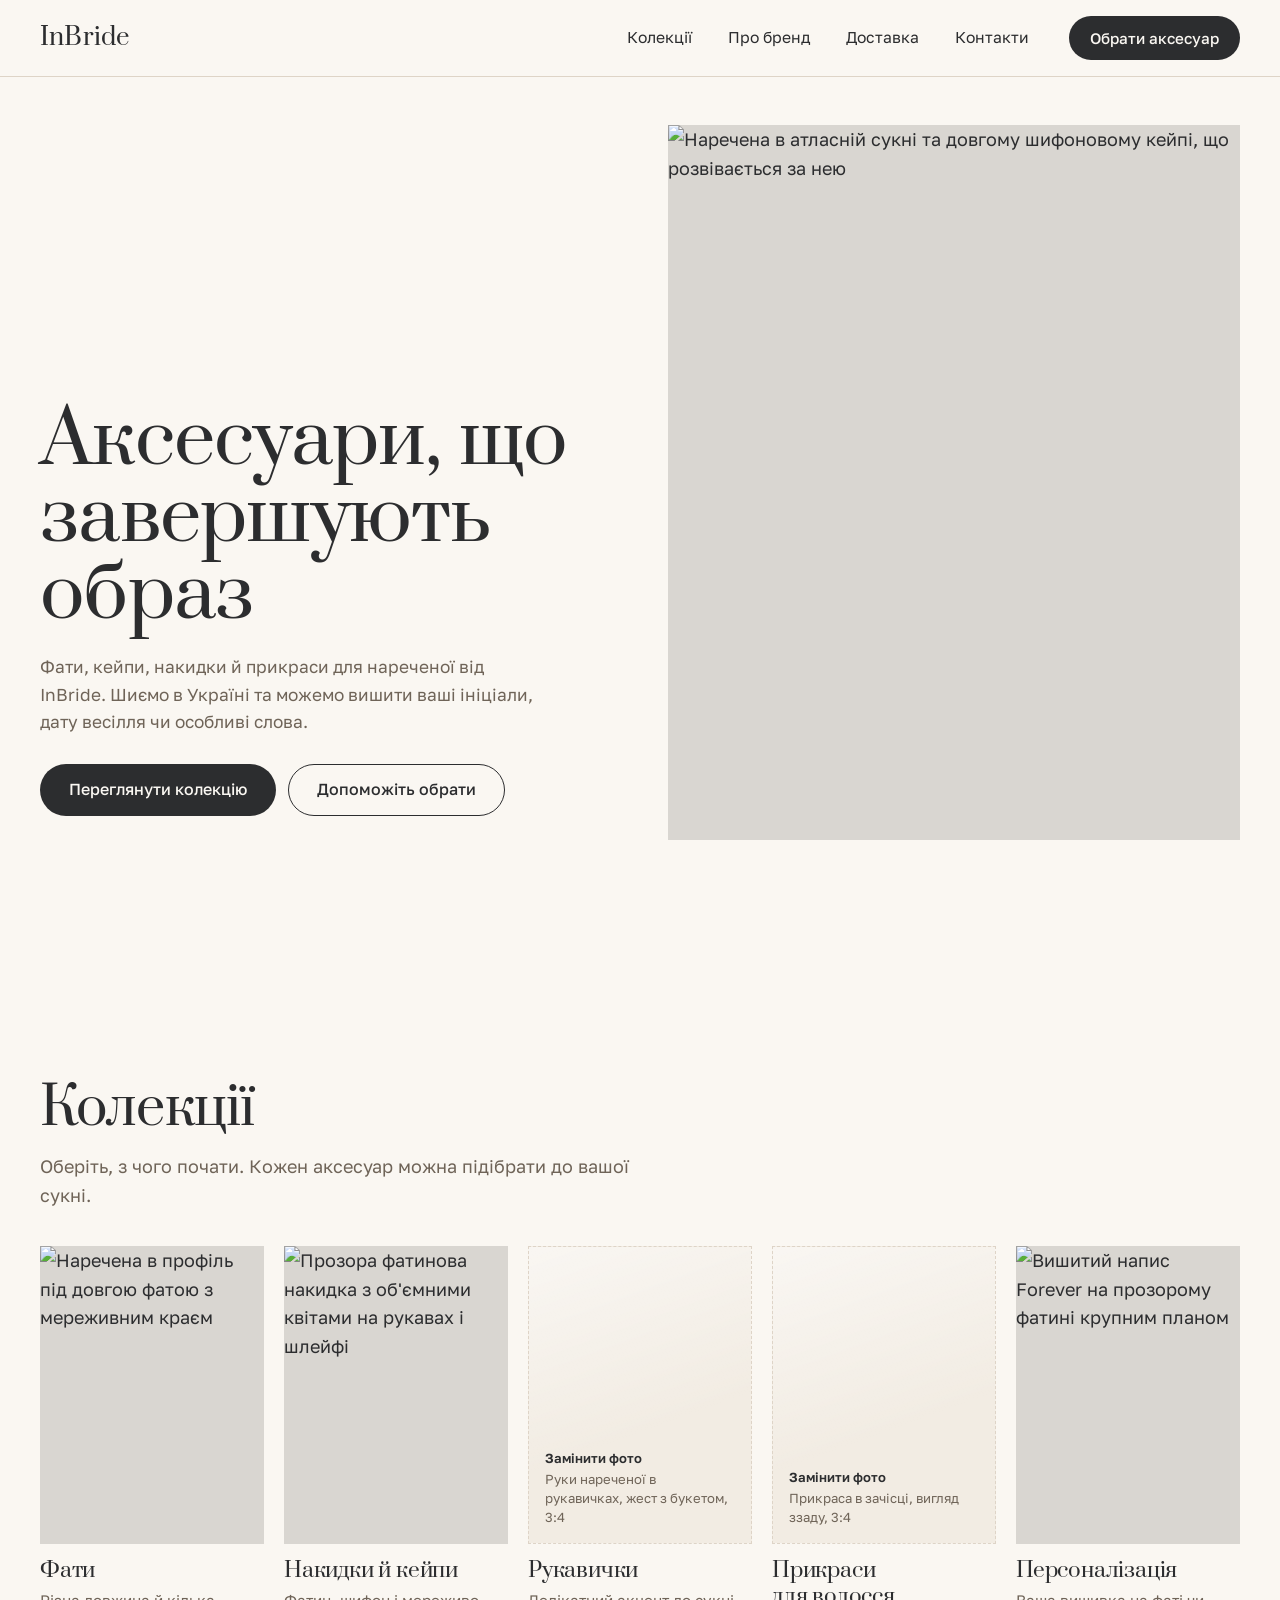
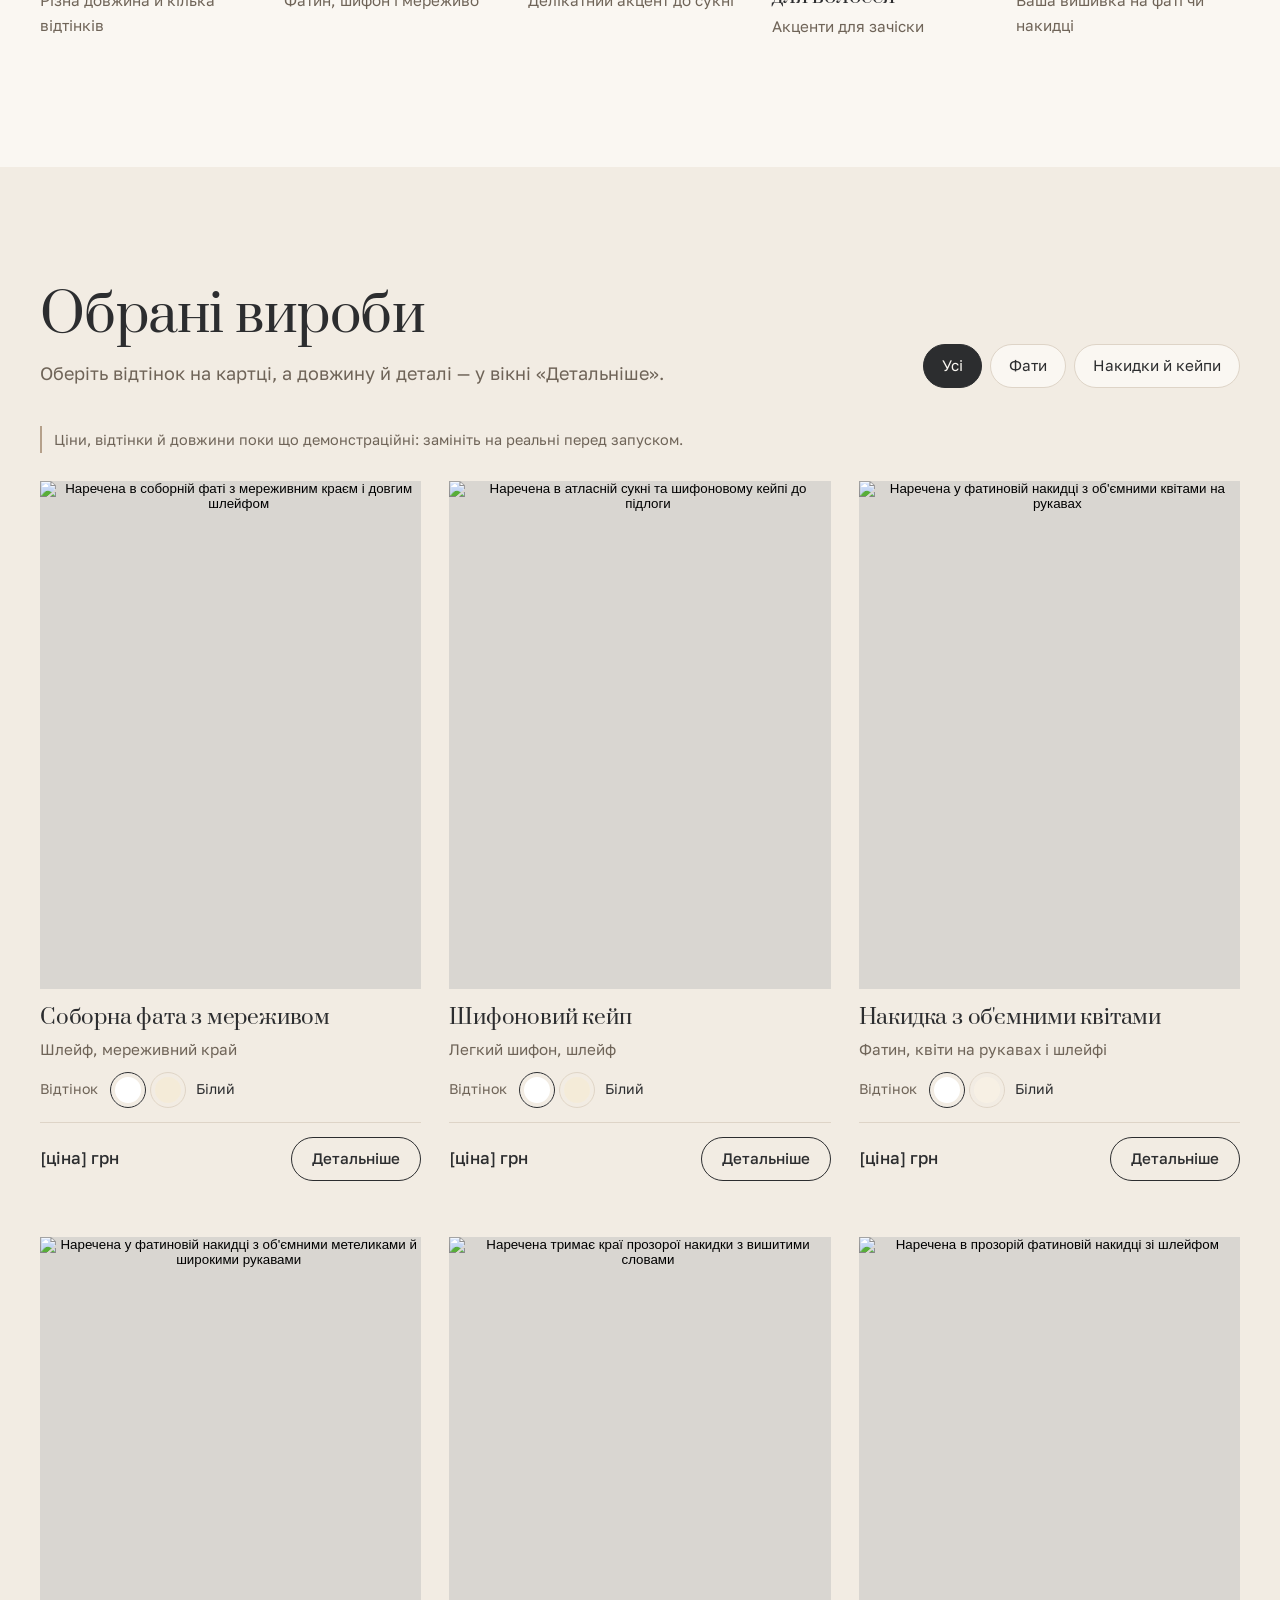
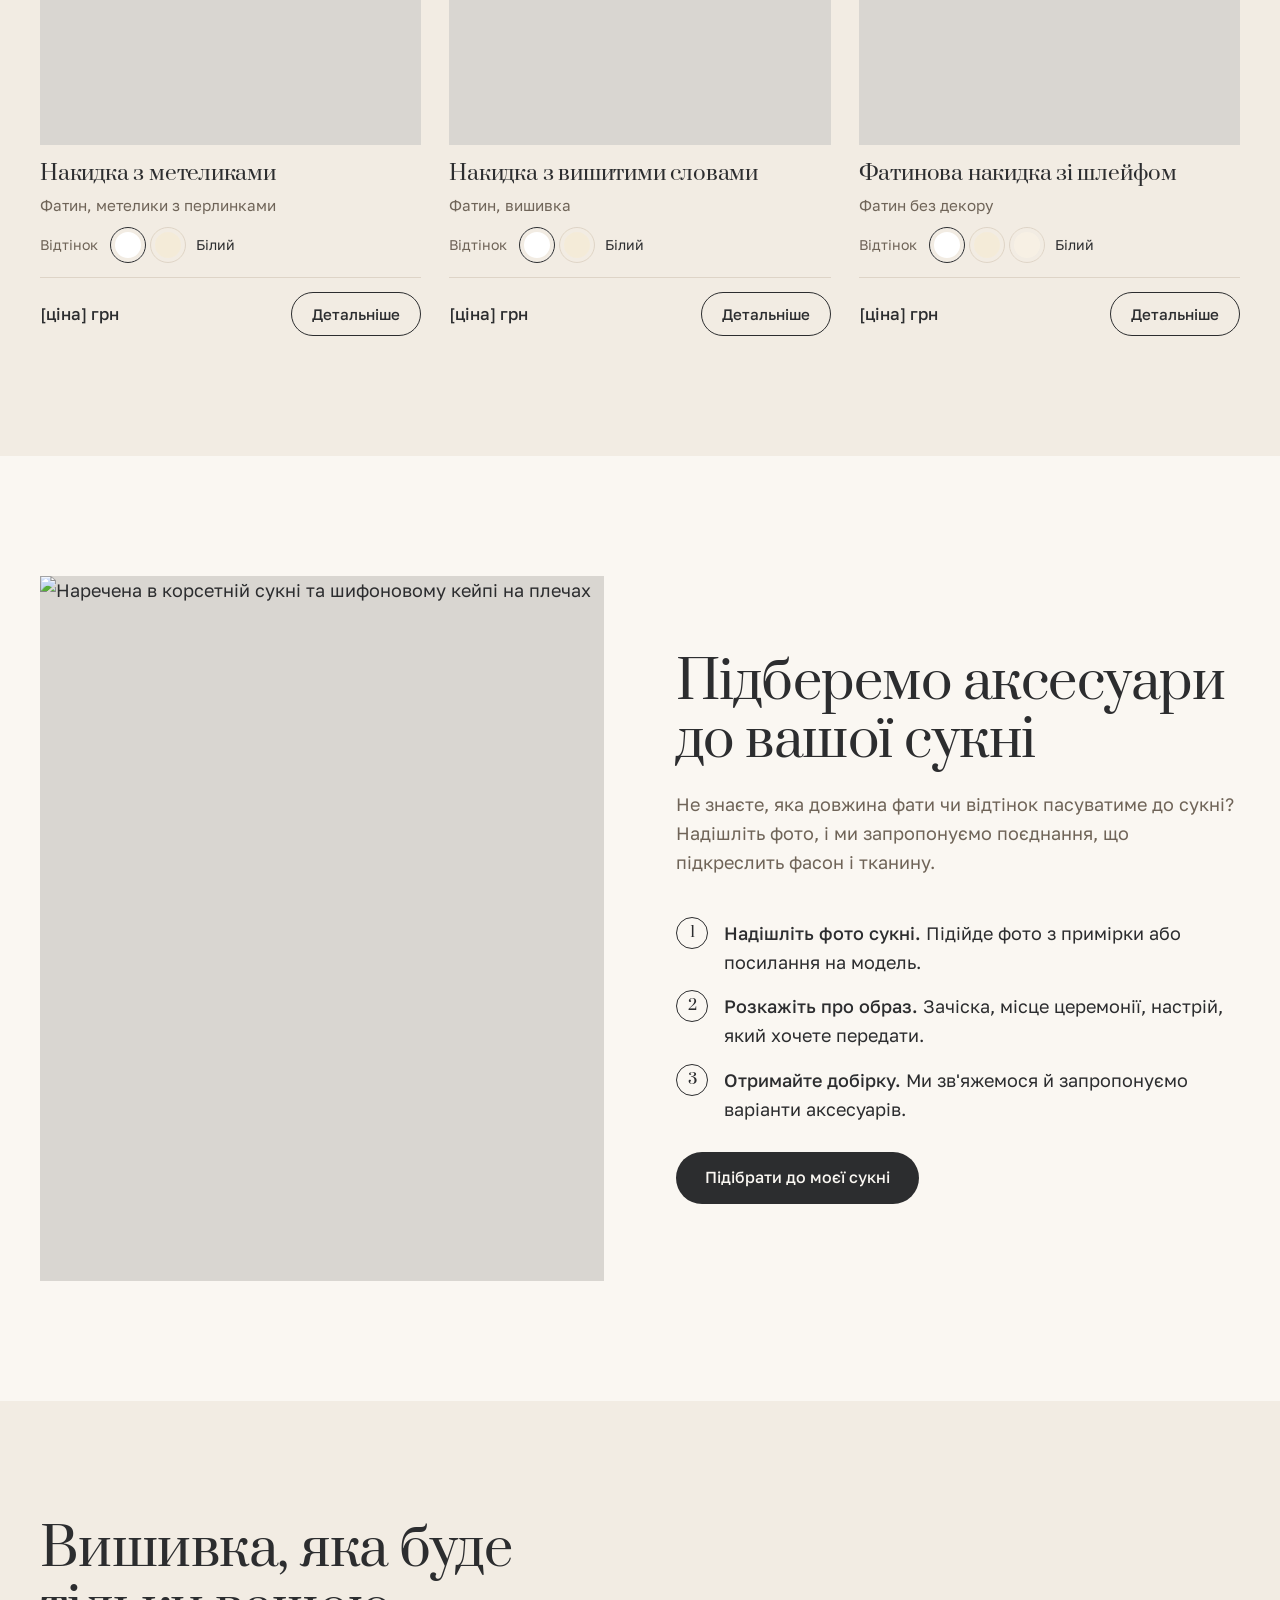
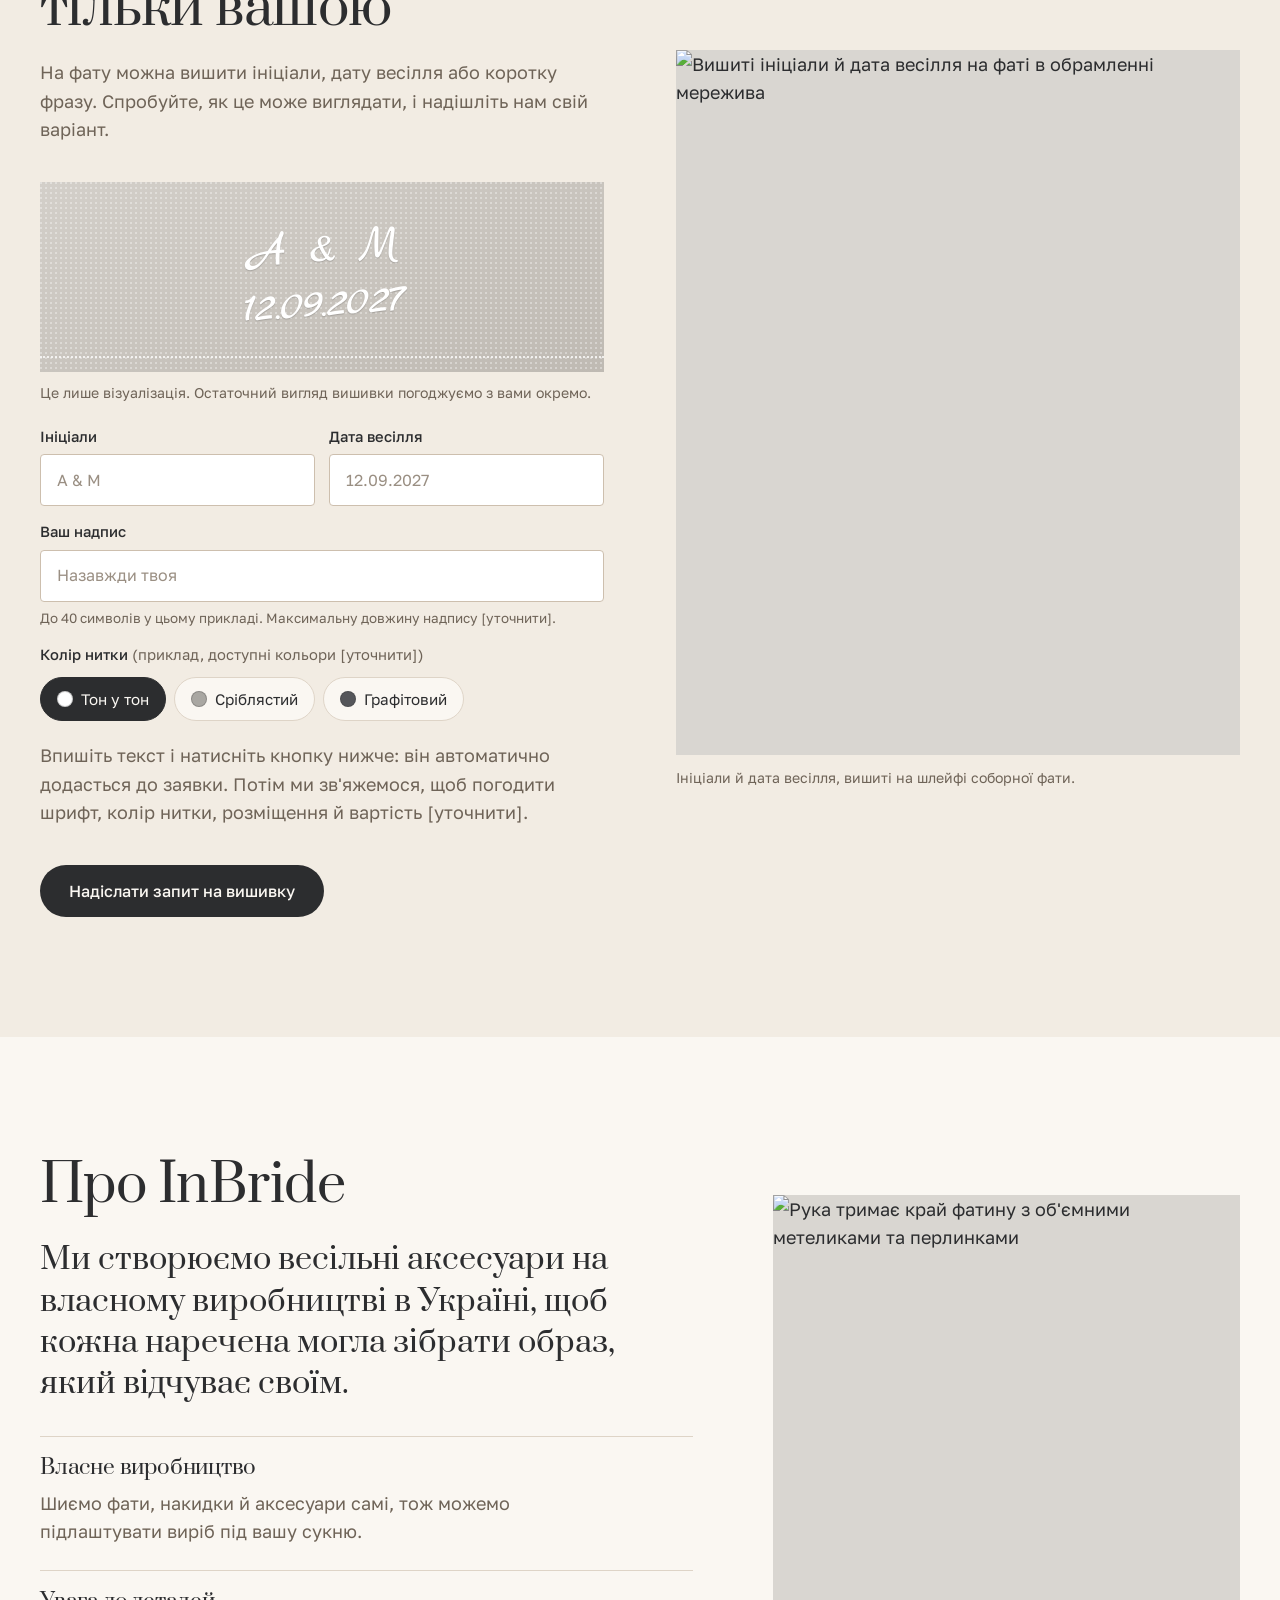
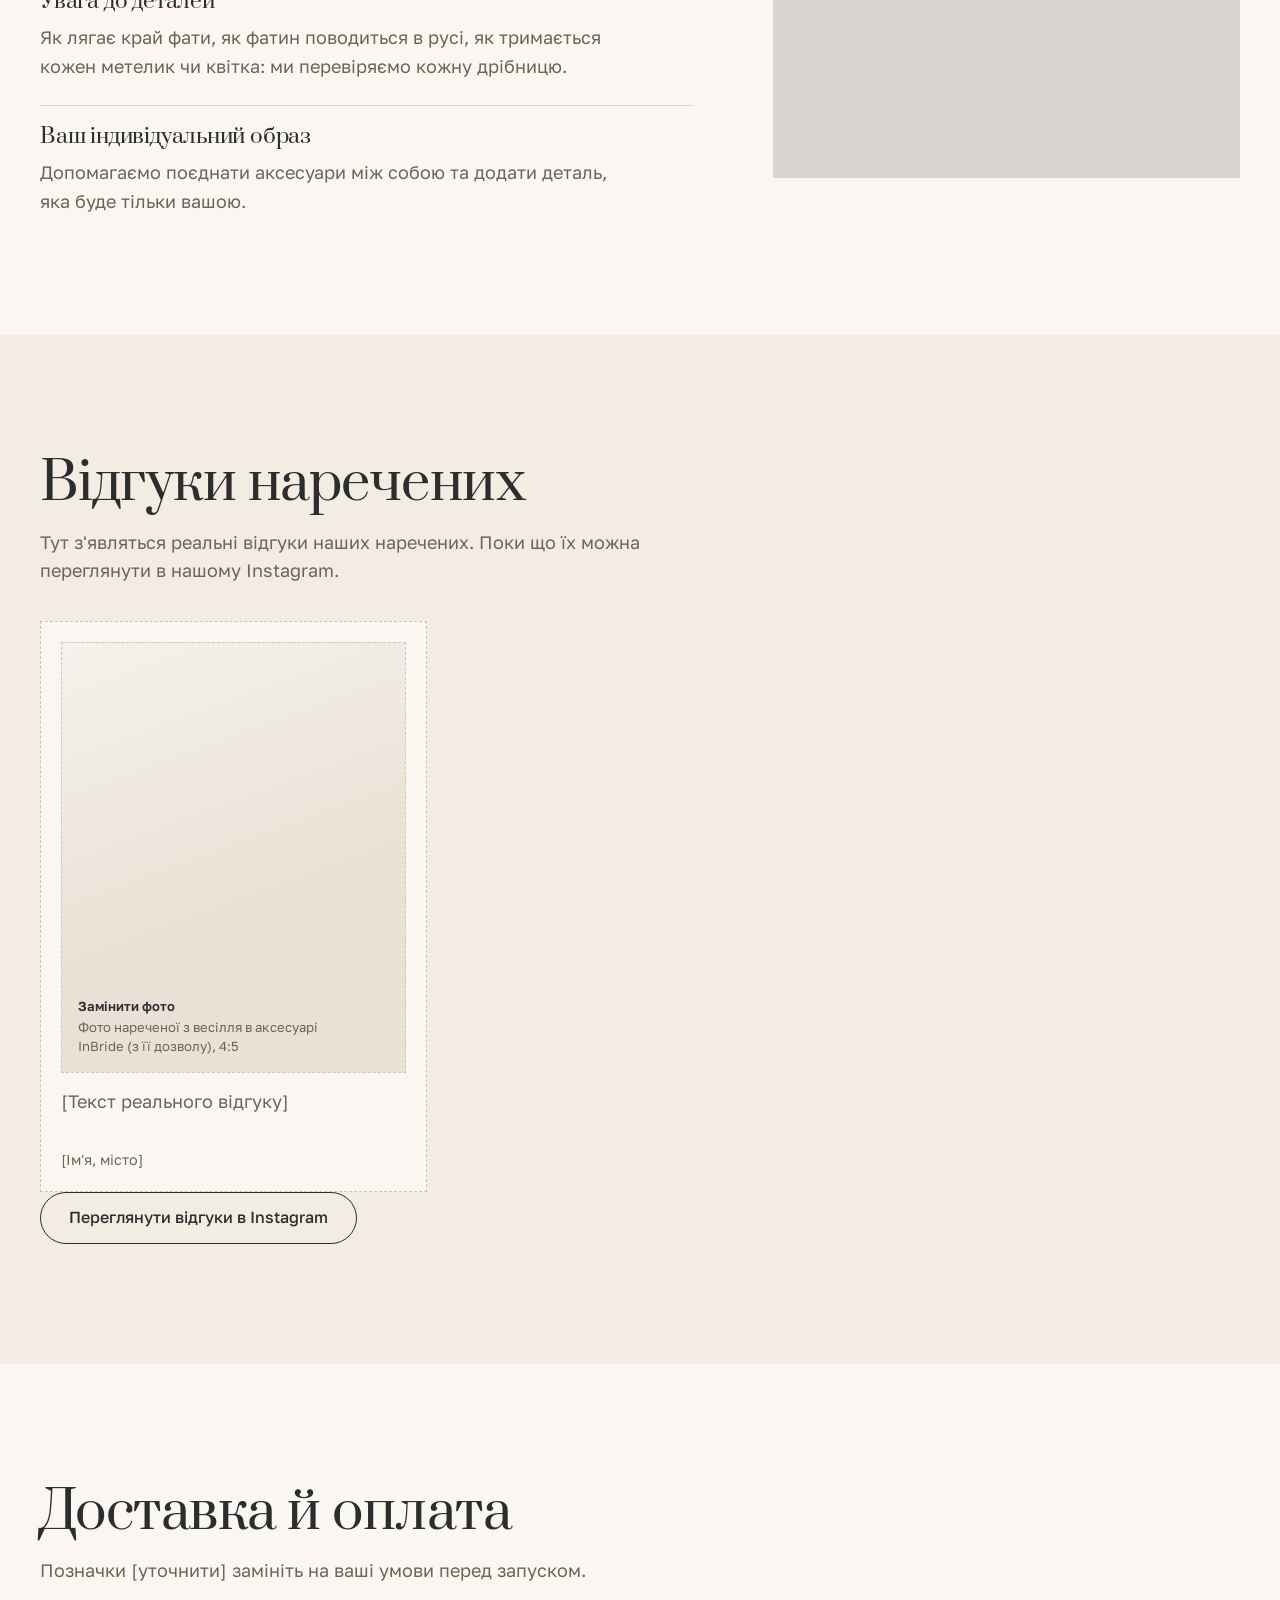
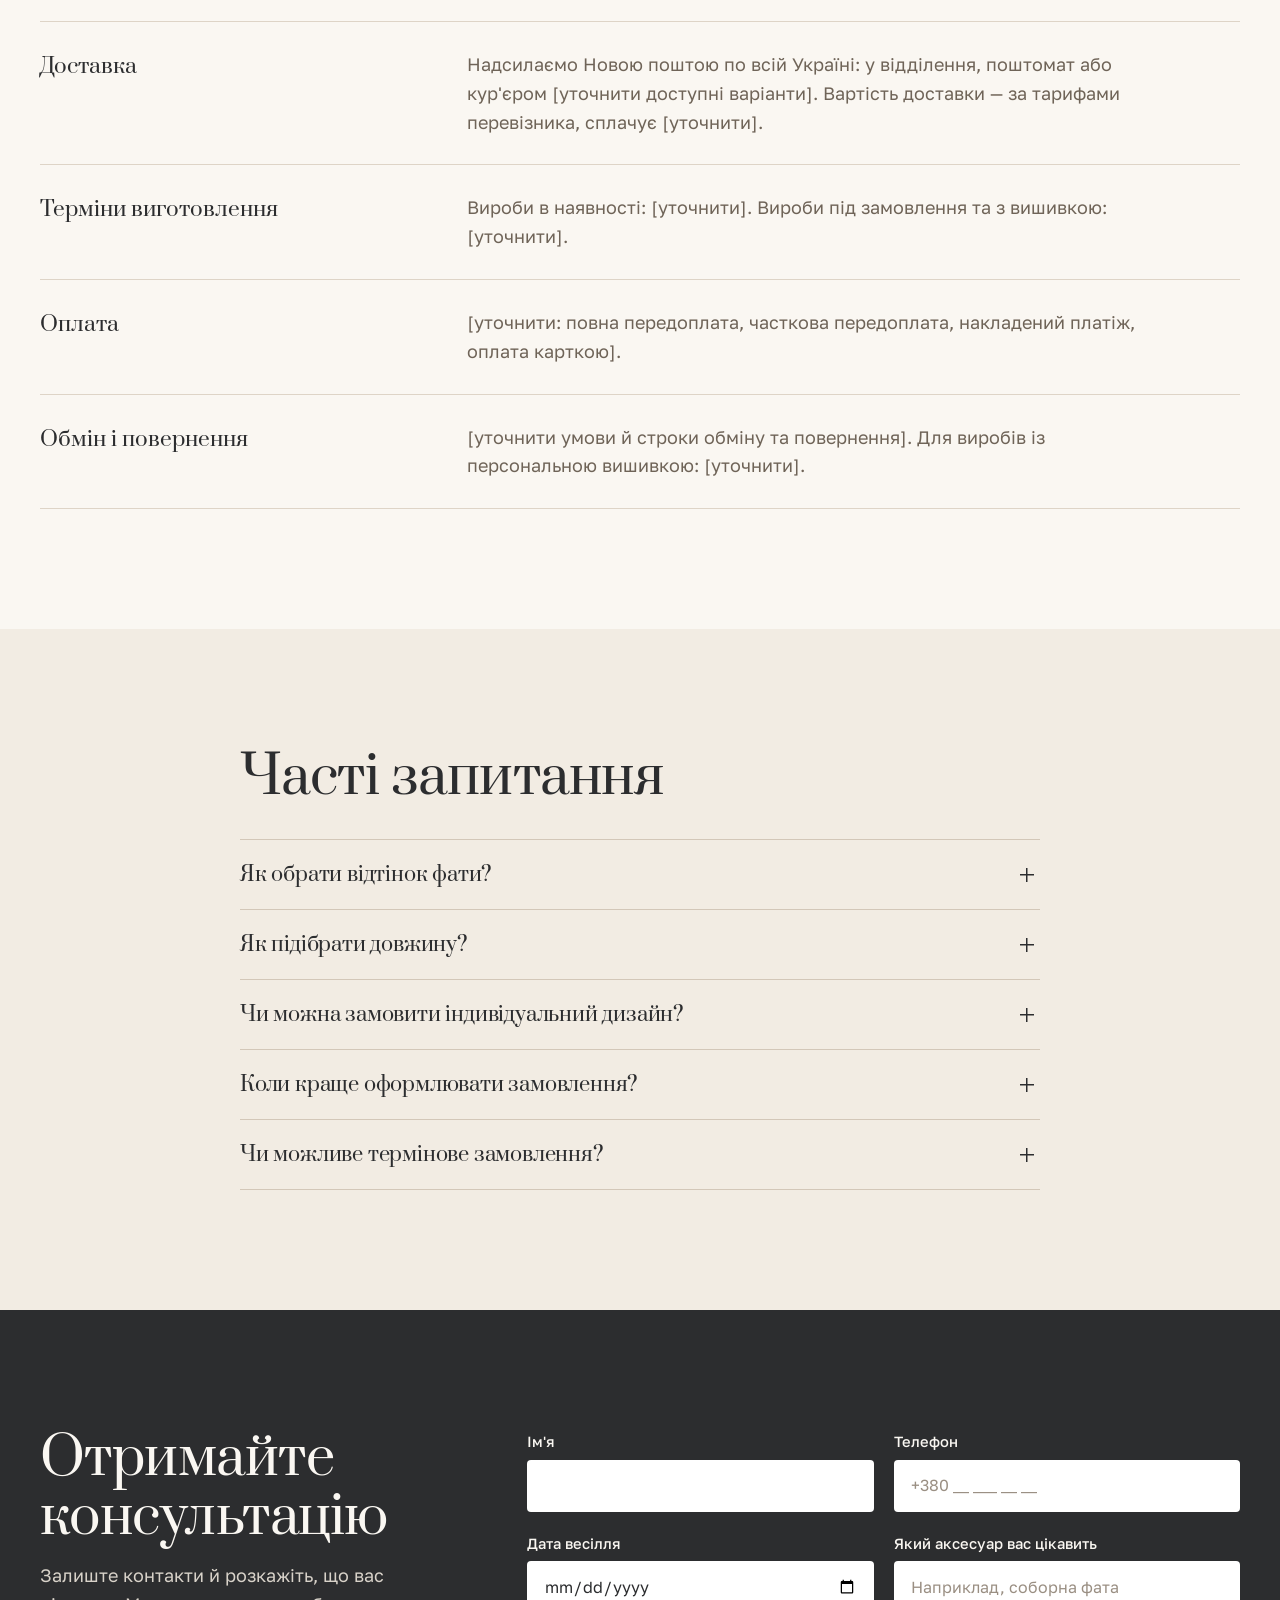
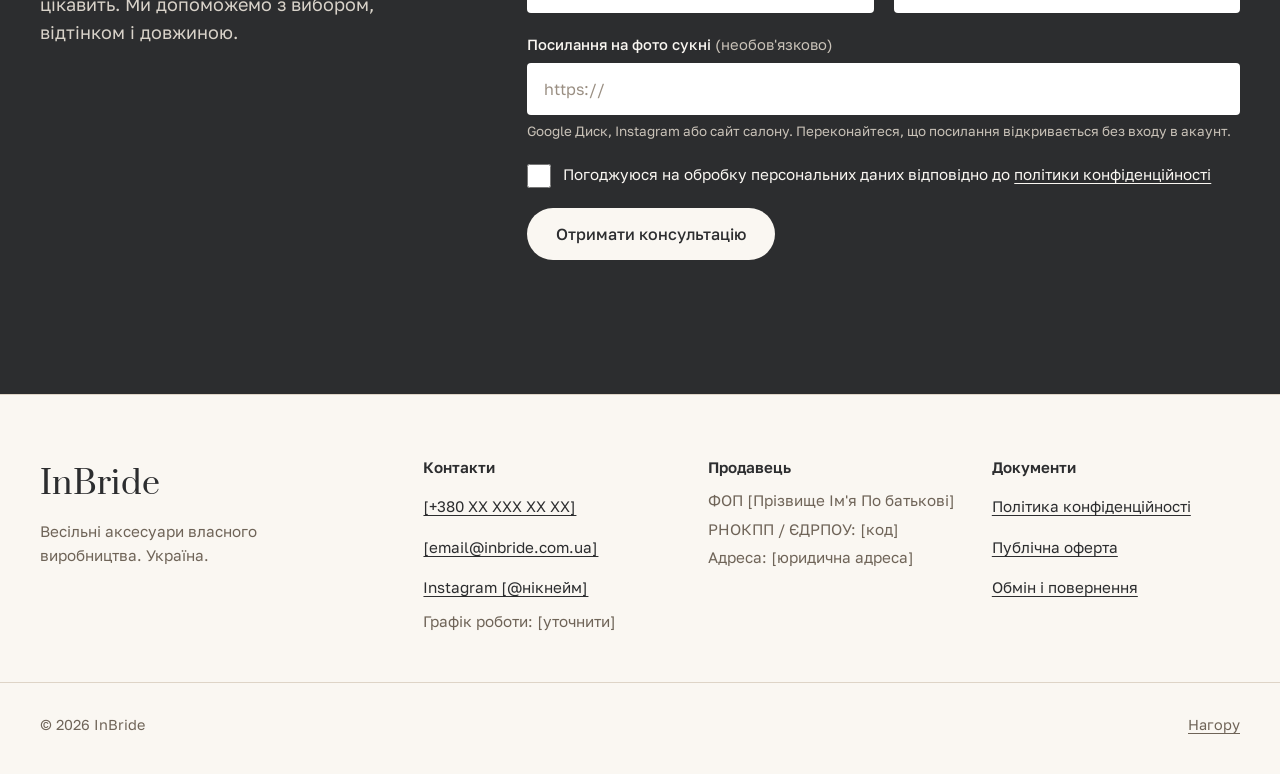
==== commit 68611897: "Update index.html" ====
--- a/index.html
+++ b/index.html
@@ -1,5 +1,5 @@
 <!doctype html>
-<html lang="uk">
+<html lang="uk" translate="no">
 <head>
   <meta charset="utf-8">
   <meta name="viewport" content="width=device-width, initial-scale=1, viewport-fit=cover">
@@ -382,12 +382,7 @@
             </fieldset>
           </div>
 
-          <h3 class="small-title">Як залишити запит</h3>
-          <ol class="steps steps-compact">
-            <li>Впишіть текст вище або підготуйте свій варіант.</li>
-            <li>Натисніть «Надіслати запит на вишивку». Текст автоматично додасться до заявки.</li>
-            <li>Ми зв'яжемося, щоб уточнити шрифт, колір нитки, розміщення й вартість [уточнити].</li>
-          </ol>
+          <p class="emb-how">Впишіть текст і натисніть кнопку нижче: він автоматично додасться до заявки. Потім ми зв'яжемося, щоб погодити шрифт, колір нитки, розміщення й вартість [уточнити].</p>
 
           <button type="button" class="btn btn-primary" id="emb-send">Надіслати запит на вишивку</button>
         </div>
